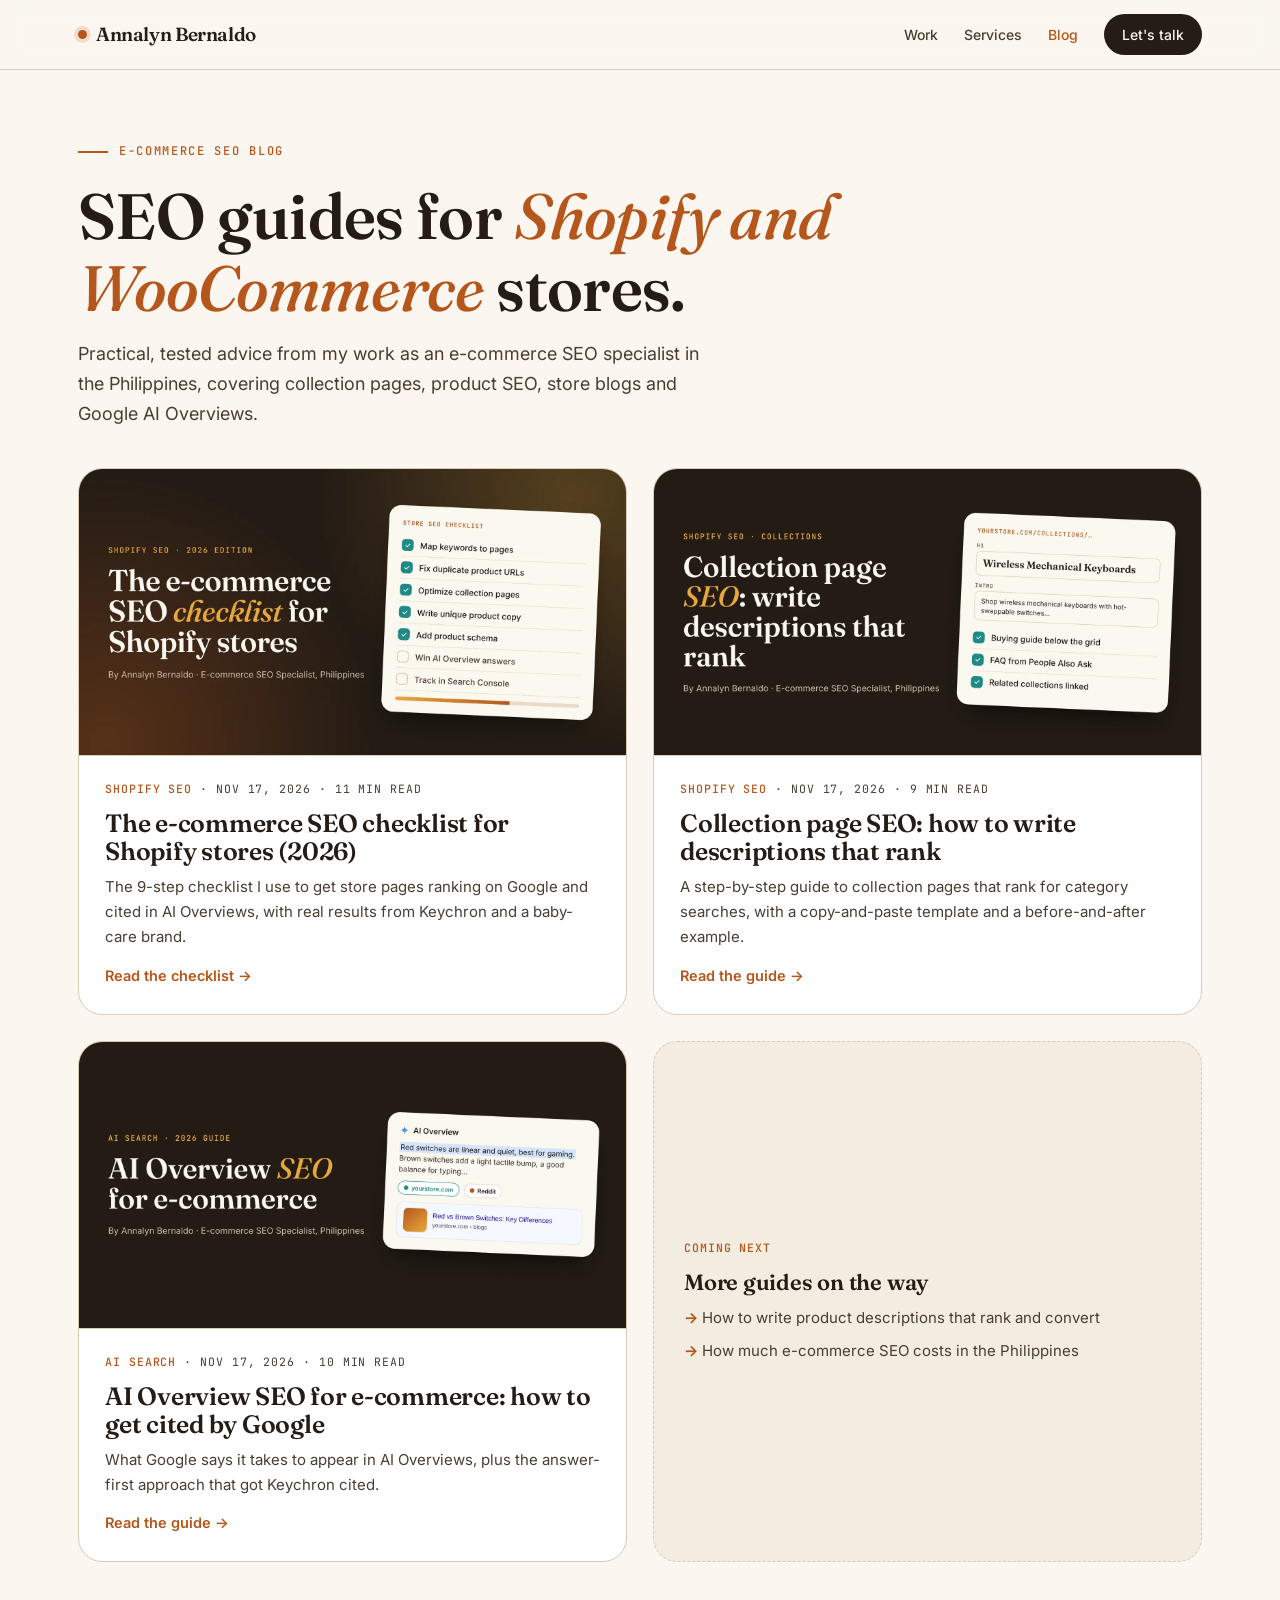
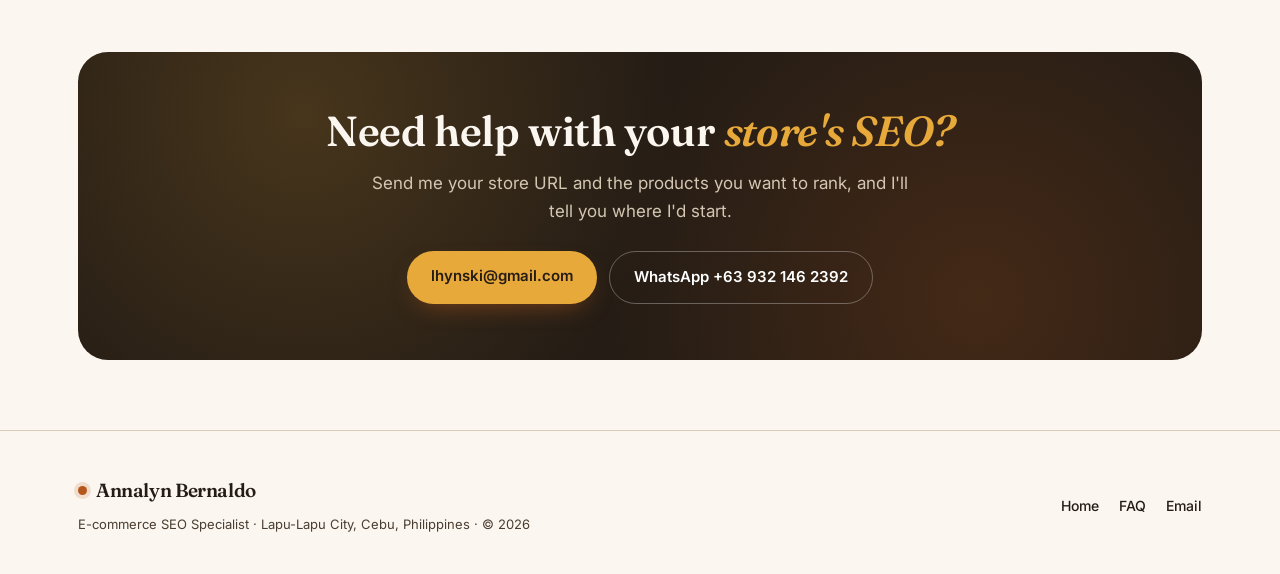
==== blog/index.html @ bc1c9af9 "Add files via upload" ====
<!doctype html>
<html lang="en">
<head>
<meta charset="utf-8">
<meta name="viewport" content="width=device-width,initial-scale=1">
<title>E-commerce SEO Blog: Shopify SEO Guides | Annalyn Bernaldo</title>
<meta name="description" content="Practical e-commerce SEO guides for Shopify and WooCommerce stores from Annalyn Bernaldo, an e-commerce SEO specialist in the Philippines.">
<meta name="robots" content="index,follow,max-image-preview:large">
<link rel="canonical" href="https://annalynne90.github.io/bernaldo.github.io/blog/">
<meta name="author" content="Annalyn Bernaldo">
<meta property="og:type" content="website">
<meta property="og:site_name" content="Annalyn Bernaldo">
<meta property="og:url" content="https://annalynne90.github.io/bernaldo.github.io/blog/">
<meta property="og:title" content="E-commerce SEO Blog | Annalyn Bernaldo">
<meta property="og:description" content="Practical SEO guides for Shopify and WooCommerce stores.">
<meta property="og:image" content="https://annalynne90.github.io/bernaldo.github.io/images/og-ecommerce-seo-specialist-philippines.jpg">
<meta name="twitter:card" content="summary_large_image">
<meta name="theme-color" content="#FBF7F0">
<link rel="icon" href="data:image/svg+xml,%3Csvg xmlns='http://www.w3.org/2000/svg' viewBox='0 0 32 32'%3E%3Ccircle cx='16' cy='16' r='14' fill='%23B5571C'/%3E%3Ctext x='16' y='21.5' font-family='Georgia,serif' font-size='15' font-weight='700' fill='%23FBF7F0' text-anchor='middle'%3EAB%3C/text%3E%3C/svg%3E">
<link rel="preconnect" href="https://fonts.googleapis.com">
<link rel="preconnect" href="https://fonts.gstatic.com" crossorigin>
<link href="https://fonts.googleapis.com/css2?family=Fraunces:ital,opsz,wght@0,9..144,400;0,9..144,500;0,9..144,600;0,9..144,700;1,9..144,500&family=Inter:wght@400;500;600;700&family=JetBrains+Mono:wght@400;500&display=swap" rel="stylesheet">
<link rel="stylesheet" href="blog.css">
<script type="application/ld+json">
{"@context":"https://schema.org","@graph":[
{"@type":"Blog","@id":"https://annalynne90.github.io/bernaldo.github.io/blog/#blog","name":"E-commerce SEO Blog by Annalyn Bernaldo","url":"https://annalynne90.github.io/bernaldo.github.io/blog/","inLanguage":"en",
 "author":{"@type":"Person","@id":"https://annalynne90.github.io/bernaldo.github.io/#annalyn","name":"Annalyn Bernaldo"},
 "blogPost":[{"@type":"BlogPosting","headline":"The E-commerce SEO Checklist for Shopify Stores (2026)","url":"https://annalynne90.github.io/bernaldo.github.io/blog/ecommerce-seo-checklist-shopify/","datePublished":"2026-11-17"},{"@type":"BlogPosting","headline":"Collection Page SEO: How to Write Descriptions That Rank","url":"https://annalynne90.github.io/bernaldo.github.io/blog/collection-page-seo/","datePublished":"2026-11-17"},{"@type":"BlogPosting","headline":"AI Overview SEO for E-commerce: How to Get Cited by Google","url":"https://annalynne90.github.io/bernaldo.github.io/blog/ai-overview-seo-ecommerce/","datePublished":"2026-11-17"}]},
{"@type":"BreadcrumbList","itemListElement":[
 {"@type":"ListItem","position":1,"name":"Home","item":"https://annalynne90.github.io/bernaldo.github.io/"},
 {"@type":"ListItem","position":2,"name":"Blog"}]}
]}
</script>
</head>
<body>

<nav>
  <div class="nav-inner">
    <a href="../" class="brand"><span class="dot"></span>Annalyn Bernaldo</a>
    <div class="nav-links">
      <a href="../#work" class="hide-sm">Work</a>
      <a href="../#services" class="hide-sm">Services</a>
      <a href="./" aria-current="page">Blog</a>
      <a href="../#contact" class="nav-cta">Let's talk</a>
    </div>
  </div>
</nav>

<main class="wrap">
  <header class="blog-hero">
    <div class="kicker">E-commerce SEO blog</div>
    <h1>SEO guides for <em>Shopify and WooCommerce</em> stores.</h1>
    <p>Practical, tested advice from my work as an e-commerce SEO specialist in the Philippines, covering collection pages, product SEO, store blogs and Google AI Overviews.</p>
  </header>

  <section class="posts" aria-label="Articles">
    <!-- NEW ARTICLE CARD: copy this <a class="post"> block for each new article -->
    <a class="post" href="ecommerce-seo-checklist-shopify/">
      <img src="../images/blog/ecommerce-seo-checklist-shopify-featured.webp" width="1600" height="840" alt="The e-commerce SEO checklist for Shopify stores">
      <div class="post-body">
        <div class="post-meta"><b>Shopify SEO</b> · <time datetime="2026-11-17">Nov 17, 2026</time> · 11 min read</div>
        <h2>The e-commerce SEO checklist for Shopify stores (2026)</h2>
        <p>The 9-step checklist I use to get store pages ranking on Google and cited in AI Overviews, with real results from Keychron and a baby-care brand.</p>
        <span class="more">Read the checklist →</span>
      </div>
    </a>

    <a class="post" href="collection-page-seo/">
      <img src="../images/blog/collection-page-seo-featured.webp" width="1600" height="840" alt="Collection page SEO: how to write descriptions that rank" loading="lazy">
      <div class="post-body">
        <div class="post-meta"><b>Shopify SEO</b> · <time datetime="2026-11-17">Nov 17, 2026</time> · 9 min read</div>
        <h2>Collection page SEO: how to write descriptions that rank</h2>
        <p>A step-by-step guide to collection pages that rank for category searches, with a copy-and-paste template and a before-and-after example.</p>
        <span class="more">Read the guide →</span>
      </div>
    </a>
    <a class="post" href="ai-overview-seo-ecommerce/">
      <img src="../images/blog/ai-overview-seo-featured.webp" width="1600" height="840" alt="AI Overview SEO for e-commerce: how to get cited by Google" loading="lazy">
      <div class="post-body">
        <div class="post-meta"><b>AI search</b> · <time datetime="2026-11-17">Nov 17, 2026</time> · 10 min read</div>
        <h2>AI Overview SEO for e-commerce: how to get cited by Google</h2>
        <p>What Google says it takes to appear in AI Overviews, plus the answer-first approach that got Keychron cited.</p>
        <span class="more">Read the guide →</span>
      </div>
    </a>
    <div class="post soon">
      <div class="post-meta"><b>Coming next</b></div>
      <h2>More guides on the way</h2>
      <ul>
        <li>How to write product descriptions that rank and convert</li>
        <li>How much e-commerce SEO costs in the Philippines</li>
      </ul>
    </div>
  </section>

  <section class="cta">
    <h2>Need help with your <em>store's SEO?</em></h2>
    <p>Send me your store URL and the products you want to rank, and I'll tell you where I'd start.</p>
    <div class="row">
      <a class="btn btn-primary" href="mailto:lhynski@gmail.com">lhynski@gmail.com</a>
      <a class="btn btn-ghost" href="https://wa.me/639321462392" target="_blank" rel="noopener">WhatsApp +63 932 146 2392</a>
    </div>
  </section>
</main>

<footer>
  <div class="wrap foot">
    <div>
      <a href="../" class="brand"><span class="dot"></span>Annalyn Bernaldo</a>
      <div class="foot-meta">E-commerce SEO Specialist · Lapu-Lapu City, Cebu, Philippines · © 2026</div>
    </div>
    <div class="foot-links">
      <a href="../">Home</a>
      <a href="../#faq">FAQ</a>
      <a href="mailto:lhynski@gmail.com">Email</a>
    </div>
  </div>
</footer>
</body>
</html>
---- blog/blog.css ----
/* Shared styles for the blog — matches the portfolio homepage */
:root{
  --sand:#F3ECE0; --sand-deep:#E7DCC9; --cream:#FBF7F0;
  --ink:#241C15; --ink-soft:#4A3D31;
  --rust:#B5571C; --rust-deep:#8F4214;
  --gold:#E8A93B; --gold-deep:#C9881F;
  --line:#D9CBB4; --teal:#1F8A86;
  --shadow:rgba(54,38,20,.14);
  --ease:cubic-bezier(.2,.7,.2,1);
  color-scheme:light;
}
*{margin:0;padding:0;box-sizing:border-box}
html{scroll-behavior:smooth;scroll-padding-top:90px}
body{font-family:'Inter',sans-serif;background:var(--cream);color:var(--ink);line-height:1.65;-webkit-font-smoothing:antialiased;overflow-x:clip}
a{color:inherit}
img{display:block;max-width:100%;height:auto}
h1,h2,h3{font-family:'Fraunces',serif;line-height:1.12;letter-spacing:-.01em}
.wrap{max-width:1180px;margin:0 auto;padding:0 28px}
:focus-visible{outline:3px solid var(--rust);outline-offset:3px;border-radius:4px}

/* nav */
nav{position:sticky;top:0;z-index:50;background:rgba(251,247,240,.88);backdrop-filter:blur(12px);border-bottom:1px solid var(--line)}
.nav-inner{max-width:1180px;margin:0 auto;padding:14px 28px;display:flex;align-items:center;justify-content:space-between;gap:16px}
.brand{font-family:'Fraunces',serif;font-weight:600;font-size:19px;letter-spacing:-.02em;display:flex;align-items:center;gap:9px;text-decoration:none}
.brand .dot{width:9px;height:9px;border-radius:50%;background:var(--rust);box-shadow:0 0 0 4px rgba(181,87,28,.16)}
.nav-links{display:flex;gap:26px;align-items:center}
.nav-links a{font-size:14px;font-weight:500;color:var(--ink-soft);text-decoration:none;transition:color .2s}
.nav-links a:hover,.nav-links a[aria-current]{color:var(--rust)}
.nav-cta{background:var(--ink);color:var(--cream)!important;padding:9px 18px;border-radius:100px;font-weight:600}
.nav-cta:hover{background:var(--rust)}
@media(max-width:760px){.nav-links a.hide-sm{display:none}.wrap,.nav-inner{padding-left:16px;padding-right:16px}}

/* buttons + tags */
.btn{display:inline-block;padding:13px 24px;border-radius:100px;font-weight:600;font-size:15px;text-decoration:none;transition:transform .2s,box-shadow .2s,background .2s}
.btn-primary{background:var(--rust);color:#fff;box-shadow:0 10px 26px -12px rgba(181,87,28,.7)}
.btn-primary:hover{transform:translateY(-2px)}
.btn-ghost{border:1.5px solid var(--line);color:var(--ink)}
.btn-ghost:hover{border-color:var(--ink);transform:translateY(-2px)}
.kicker{font-family:'JetBrains Mono',monospace;font-size:12px;letter-spacing:.14em;text-transform:uppercase;color:var(--rust);font-weight:500;display:flex;align-items:center;gap:11px}
.kicker::before{content:"";width:30px;height:1.5px;background:var(--rust)}

/* ===== BLOG LIST ===== */
.blog-hero{padding:72px 0 40px}
.blog-hero h1{font-size:clamp(38px,5.6vw,64px);font-weight:600;margin:18px 0 16px;max-width:820px}
.blog-hero h1 em{font-style:italic;color:var(--rust);font-weight:500}
.blog-hero p{font-size:18px;color:var(--ink-soft);max-width:640px}
.posts{display:grid;grid-template-columns:repeat(2,1fr);gap:26px;padding-bottom:30px}
.post{background:#fff;border:1px solid var(--line);border-radius:24px;overflow:hidden;text-decoration:none;display:flex;flex-direction:column;transition:transform .35s var(--ease),box-shadow .35s,border-color .35s}
.post:hover{transform:translateY(-4px);box-shadow:0 28px 56px -36px var(--shadow);border-color:var(--rust)}
.post img{aspect-ratio:40/21;object-fit:cover;width:100%;border-bottom:1px solid var(--line)}
.post-body{padding:24px 26px 26px;display:flex;flex-direction:column;gap:10px}
.post-meta{font-family:'JetBrains Mono',monospace;font-size:11.5px;letter-spacing:.08em;text-transform:uppercase;color:var(--ink-soft)}
.post-meta b{color:var(--rust);font-weight:500}
.post h2{font-size:25px;font-weight:600}
.post p{font-size:15px;color:var(--ink-soft)}
.post .more{font-weight:600;font-size:14.5px;color:var(--rust);margin-top:4px}
.post.soon{background:var(--sand);border-style:dashed;justify-content:center;padding:34px 30px;gap:12px}
.post.soon:hover{transform:none;box-shadow:none;border-color:var(--line)}
.post.soon h2{font-size:22px}
.post.soon ul{list-style:none;display:flex;flex-direction:column;gap:8px;font-size:15px;color:var(--ink-soft)}
.post.soon li::before{content:"→ ";color:var(--rust);font-weight:700}
@media(max-width:820px){.posts{grid-template-columns:1fr}}

/* ===== ARTICLE ===== */
.crumbs{font-size:13.5px;color:var(--ink-soft);padding-top:34px}
.crumbs ol{list-style:none;display:flex;flex-wrap:wrap;gap:6px}
.crumbs li:not(:last-child)::after{content:"›";margin-left:6px;color:var(--line)}
.crumbs a{text-decoration:none}.crumbs a:hover{color:var(--rust)}
.a-head{max-width:860px;padding:26px 0 30px}
.a-head h1{font-size:clamp(34px,5vw,56px);font-weight:600;margin:16px 0 18px}
.a-head h1 em{font-style:italic;color:var(--rust);font-weight:500}
.a-head .dek{font-size:19px;color:var(--ink-soft);max-width:760px}
.byline{display:flex;align-items:center;gap:14px;margin-top:26px;flex-wrap:wrap}
.byline img{width:52px;height:52px;border-radius:50%;object-fit:cover;object-position:center 20%;border:2px solid #fff;box-shadow:0 0 0 1px var(--line)}
.byline .who{font-size:14.5px;line-height:1.4}
.byline .who b{display:block;font-size:15.5px}
.byline .who span{color:var(--ink-soft)}
.hero-img{border-radius:24px;overflow:hidden;border:1px solid var(--line);box-shadow:0 30px 70px -44px var(--shadow)}
.hero-img img{width:100%}

.a-grid{display:grid;grid-template-columns:250px minmax(0,1fr);gap:56px;padding:50px 0 20px;align-items:start}
.toc{position:sticky;top:92px;font-size:14px;border-left:2px solid var(--line);padding-left:18px}
.toc .t{font-family:'JetBrains Mono',monospace;font-size:11px;letter-spacing:.12em;text-transform:uppercase;color:var(--rust);margin-bottom:12px}
.toc ol{list-style:none;display:flex;flex-direction:column;gap:9px;counter-reset:toc}
.toc a{text-decoration:none;color:var(--ink-soft);line-height:1.35;display:block}
.toc a:hover,.toc a.on{color:var(--rust)}
@media(max-width:980px){.a-grid{grid-template-columns:minmax(0,1fr);gap:30px}.toc{position:static;background:var(--sand);border:1px solid var(--line);border-radius:18px;padding:20px 22px}}

.prose{max-width:740px;font-size:17.5px}
.prose>*+*{margin-top:1.1em}
.prose h2{font-size:clamp(27px,3.2vw,34px);font-weight:600;margin-top:2.2em;padding-top:4px}
.prose h3{font-size:22px;font-weight:600;margin-top:1.8em}
.prose p,.prose li{color:#3b3027}
.prose a{color:var(--rust-deep);text-decoration:underline;text-decoration-thickness:1.5px;text-underline-offset:3px}
.prose a:hover{color:var(--rust)}
.prose ul,.prose ol{padding-left:1.3em}
.prose li+li{margin-top:.45em}
.prose li::marker{color:var(--rust)}
.prose strong{color:var(--ink)}
.prose code{font-family:'JetBrains Mono',monospace;font-size:.86em;background:var(--sand);border:1px solid var(--line);border-radius:6px;padding:1px 6px;word-break:break-word}
.prose figure{margin:2em 0}
.prose figure img{border-radius:18px;border:1px solid var(--line);width:100%}
.prose figcaption{font-size:14px;color:var(--ink-soft);margin-top:10px;text-align:center}

.tldr{background:var(--ink);color:var(--cream);border-radius:22px;padding:26px 28px}
.tldr .t{font-family:'JetBrains Mono',monospace;font-size:11.5px;letter-spacing:.12em;text-transform:uppercase;color:var(--gold);margin-bottom:12px}
.tldr ul{padding-left:1.2em}
.tldr li{color:#e6dccd!important;font-size:16px}
.tldr li::marker{color:var(--gold)}
.answer{border-left:4px solid var(--teal);background:rgba(31,138,134,.07);border-radius:0 14px 14px 0;padding:16px 20px;font-size:17px}
.answer b{color:var(--teal)}
.tip{background:var(--sand);border:1px solid var(--line);border-radius:16px;padding:18px 20px;font-size:16px}
.tip b{color:var(--rust-deep)}
.case{display:grid;grid-template-columns:1fr;background:#fff;border:1px solid var(--line);border-radius:22px;overflow:hidden}
.case img{border:0!important;border-radius:0!important;border-bottom:1px solid var(--line)!important}
.case .cb{padding:20px 22px}
.case .ck{font-family:'JetBrains Mono',monospace;font-size:11px;letter-spacing:.1em;text-transform:uppercase;color:var(--teal);margin-bottom:6px}
.case p{font-size:16px}
.table-wrap{overflow-x:auto;border:1px solid var(--line);border-radius:16px;background:#fff}
table{width:100%;border-collapse:collapse;font-size:15px;min-width:560px}
th,td{text-align:left;padding:12px 16px;border-bottom:1px solid var(--line);vertical-align:top}
th{background:var(--sand);font-weight:600;font-size:13.5px;color:var(--ink)}
tr:last-child td{border-bottom:0}
td:first-child{font-weight:600;white-space:nowrap}

.faq{display:flex;flex-direction:column;gap:10px}
.faq details{border:1px solid var(--line);border-radius:16px;background:#fff}
.faq details[open]{border-color:var(--rust)}
.faq summary{list-style:none;cursor:pointer;padding:17px 52px 17px 20px;font-family:'Fraunces',serif;font-size:18px;font-weight:600;position:relative;line-height:1.3}
.faq summary::-webkit-details-marker{display:none}
.faq summary::after{content:"+";position:absolute;right:18px;top:50%;transform:translateY(-50%);width:24px;height:24px;border-radius:50%;background:var(--sand);color:var(--rust);display:flex;align-items:center;justify-content:center;font-family:'Inter',sans-serif;font-weight:600;transition:transform .3s}
.faq details[open] summary::after{transform:translateY(-50%) rotate(45deg)}
.faq details p{padding:0 20px 18px;font-size:16px;margin:0}

.author{display:grid;grid-template-columns:96px 1fr;gap:22px;align-items:center;background:var(--sand);border:1px solid var(--line);border-radius:24px;padding:26px;margin-top:2.6em}
.author img{width:96px;height:96px;border-radius:50%;object-fit:cover;object-position:center 20%}
.author .k{font-family:'JetBrains Mono',monospace;font-size:11px;letter-spacing:.12em;text-transform:uppercase;color:var(--rust)}
.author h3{font-size:22px;margin:4px 0 6px!important}
.author p{font-size:15px!important;margin:0!important}
@media(max-width:560px){.author{grid-template-columns:1fr}}

.cta{background:var(--ink);border-radius:30px;padding:56px 44px;text-align:center;color:var(--cream);margin:60px 0 10px;position:relative;overflow:hidden}
.cta::before{content:"";position:absolute;inset:0;background:radial-gradient(circle at 20% 20%,rgba(232,169,59,.18),transparent 40%),radial-gradient(circle at 80% 80%,rgba(181,87,28,.22),transparent 40%)}
.cta>*{position:relative}
.cta h2{font-size:clamp(28px,4vw,42px);font-weight:600;margin-bottom:14px}
.cta h2 em{font-style:italic;color:var(--gold)}
.cta p{color:#d3c6b2;max-width:540px;margin:0 auto 26px;font-size:17px}
.cta .row{display:flex;gap:12px;justify-content:center;flex-wrap:wrap}
.cta .btn-primary{background:var(--gold);color:var(--ink)}
.cta .btn-ghost{border-color:rgba(255,255,255,.3);color:#fff}
@media(max-width:560px){.cta{padding:42px 22px}}

footer{padding:44px 0 38px;border-top:1px solid var(--line);margin-top:70px}
.foot{display:flex;justify-content:space-between;align-items:center;flex-wrap:wrap;gap:18px}
.foot-meta{font-size:13px;color:var(--ink-soft);margin-top:8px}
.foot-links{display:flex;gap:20px;font-size:14px;font-weight:500}
.foot-links a{text-decoration:none}.foot-links a:hover{color:var(--rust)}
@media(prefers-reduced-motion:reduce){*{transition:none!important;scroll-behavior:auto!important}}
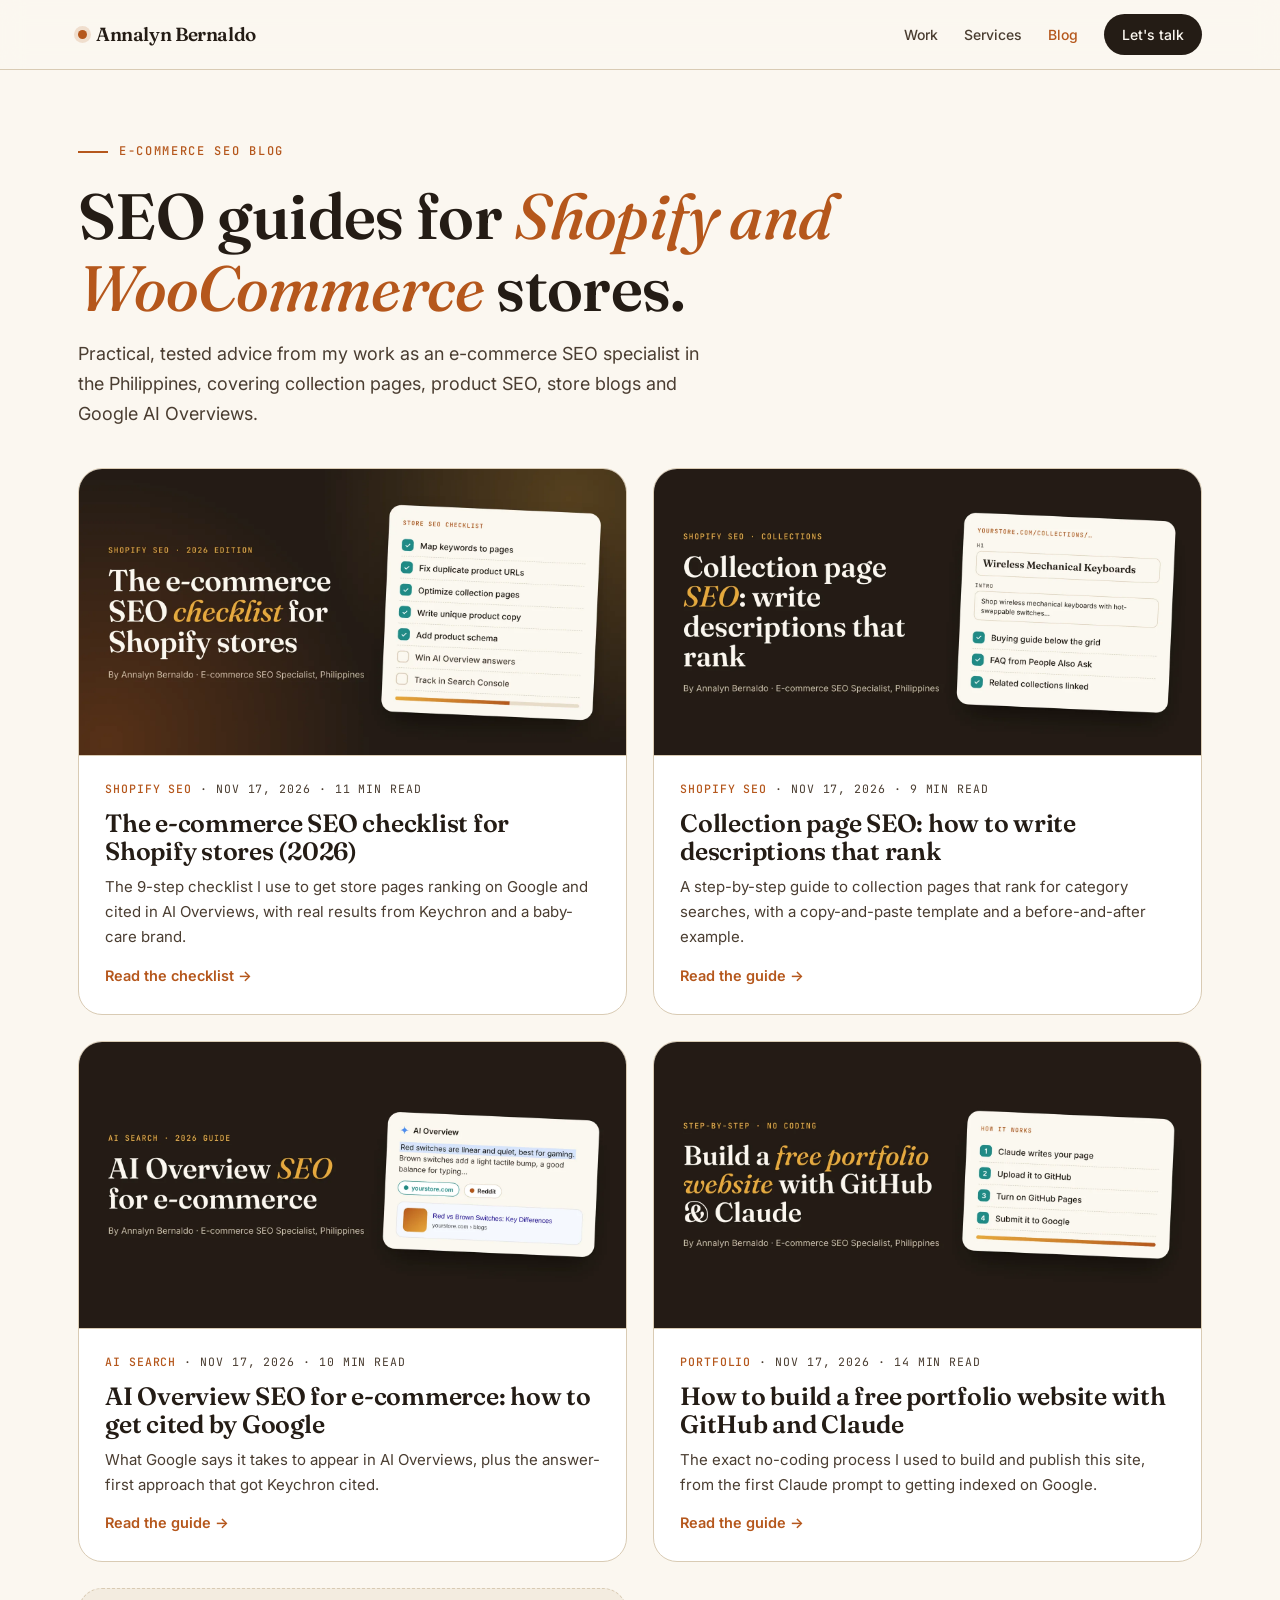
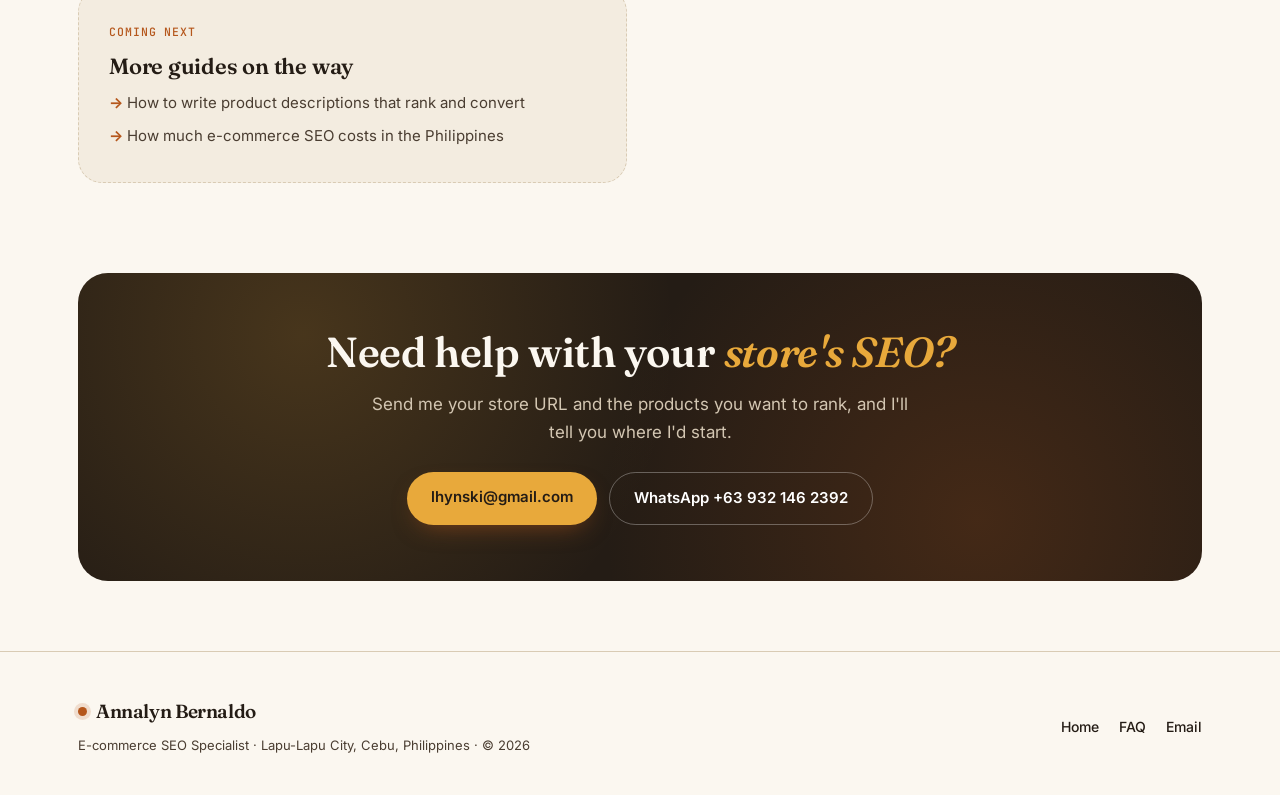
==== commit 7ed4def5: "Add files via upload" ====
--- a/blog/index.html
+++ b/blog/index.html
@@ -25,7 +25,7 @@
 {"@context":"https://schema.org","@graph":[
 {"@type":"Blog","@id":"https://annalynne90.github.io/bernaldo.github.io/blog/#blog","name":"E-commerce SEO Blog by Annalyn Bernaldo","url":"https://annalynne90.github.io/bernaldo.github.io/blog/","inLanguage":"en",
  "author":{"@type":"Person","@id":"https://annalynne90.github.io/bernaldo.github.io/#annalyn","name":"Annalyn Bernaldo"},
- "blogPost":[{"@type":"BlogPosting","headline":"The E-commerce SEO Checklist for Shopify Stores (2026)","url":"https://annalynne90.github.io/bernaldo.github.io/blog/ecommerce-seo-checklist-shopify/","datePublished":"2026-11-17"},{"@type":"BlogPosting","headline":"Collection Page SEO: How to Write Descriptions That Rank","url":"https://annalynne90.github.io/bernaldo.github.io/blog/collection-page-seo/","datePublished":"2026-11-17"},{"@type":"BlogPosting","headline":"AI Overview SEO for E-commerce: How to Get Cited by Google","url":"https://annalynne90.github.io/bernaldo.github.io/blog/ai-overview-seo-ecommerce/","datePublished":"2026-11-17"}]},
+ "blogPost":[{"@type":"BlogPosting","headline":"The E-commerce SEO Checklist for Shopify Stores (2026)","url":"https://annalynne90.github.io/bernaldo.github.io/blog/ecommerce-seo-checklist-shopify/","datePublished":"2026-11-17"},{"@type":"BlogPosting","headline":"Collection Page SEO: How to Write Descriptions That Rank","url":"https://annalynne90.github.io/bernaldo.github.io/blog/collection-page-seo/","datePublished":"2026-11-17"},{"@type":"BlogPosting","headline":"AI Overview SEO for E-commerce: How to Get Cited by Google","url":"https://annalynne90.github.io/bernaldo.github.io/blog/ai-overview-seo-ecommerce/","datePublished":"2026-11-17"},{"@type":"BlogPosting","headline":"How to Build a Free Portfolio Website with GitHub and Claude","url":"https://annalynne90.github.io/bernaldo.github.io/blog/free-portfolio-website-github-claude/","datePublished":"2026-11-17"}]},
 {"@type":"BreadcrumbList","itemListElement":[
  {"@type":"ListItem","position":1,"name":"Home","item":"https://annalynne90.github.io/bernaldo.github.io/"},
  {"@type":"ListItem","position":2,"name":"Blog"}]}
@@ -83,6 +83,15 @@
         <span class="more">Read the guide →</span>
       </div>
     </a>
+    <a class="post" href="free-portfolio-website-github-claude/">
+      <img src="../images/blog/free-portfolio-website-github-claude-featured.webp" width="1600" height="840" alt="How to build a free portfolio website with GitHub and Claude" loading="lazy">
+      <div class="post-body">
+        <div class="post-meta"><b>Portfolio</b> · <time datetime="2026-11-17">Nov 17, 2026</time> · 14 min read</div>
+        <h2>How to build a free portfolio website with GitHub and Claude</h2>
+        <p>The exact no-coding process I used to build and publish this site, from the first Claude prompt to getting indexed on Google.</p>
+        <span class="more">Read the guide →</span>
+      </div>
+    </a>
     <div class="post soon">
       <div class="post-meta"><b>Coming next</b></div>
       <h2>More guides on the way</h2>
--- a/blog/blog.css
+++ b/blog/blog.css
@@ -156,3 +156,13 @@
 .foot-links{display:flex;gap:20px;font-size:14px;font-weight:500}
 .foot-links a{text-decoration:none}.foot-links a:hover{color:var(--rust)}
 @media(prefers-reduced-motion:reduce){*{transition:none!important;scroll-behavior:auto!important}}
+
+/* prompt boxes + step screenshots */
+.prompt{background:#1E1813;color:#F3ECE0;border-radius:18px;padding:0;overflow:hidden;font-size:15px}
+.prompt .pt{display:flex;justify-content:space-between;align-items:center;gap:10px;padding:10px 16px;background:#2C241D;font-family:'JetBrains Mono',monospace;font-size:11.5px;letter-spacing:.1em;text-transform:uppercase;color:var(--gold)}
+.prompt .pt button{font:600 12px 'Inter',sans-serif;letter-spacing:0;text-transform:none;background:var(--gold);color:var(--ink);border:0;border-radius:100px;padding:5px 12px;cursor:pointer}
+.prompt pre{margin:0;padding:18px 20px;white-space:pre-wrap;word-break:break-word;font-family:'JetBrains Mono',monospace;font-size:13.5px;line-height:1.65;color:#EDE3D3}
+.step-shot figcaption b{color:var(--rust-deep)}
+.steps-nav{display:flex;flex-wrap:wrap;gap:8px}
+.steps-nav span{font-size:13px;background:var(--sand);border:1px solid var(--line);border-radius:100px;padding:5px 12px}
+.prose figure.step-shot img{width:auto;max-width:100%;margin:0 auto;box-shadow:0 18px 40px -28px rgba(54,38,20,.35)}
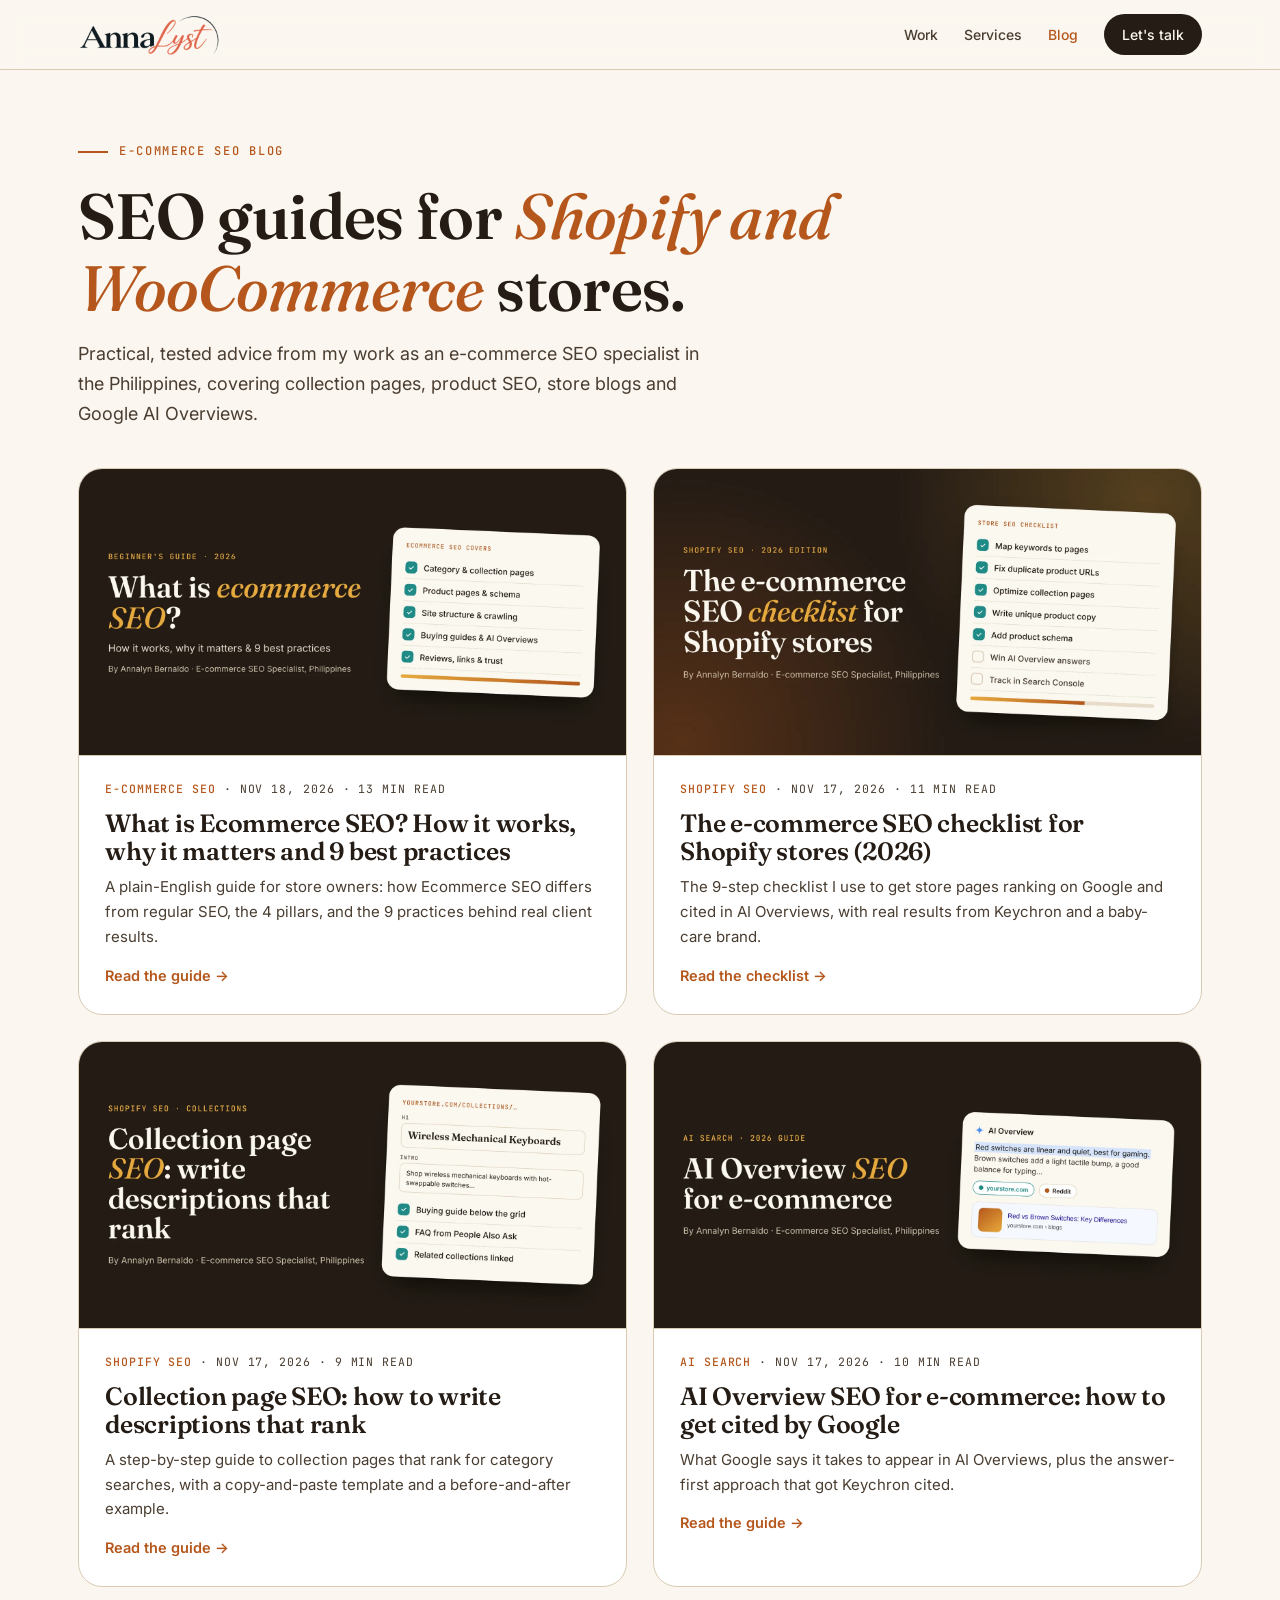
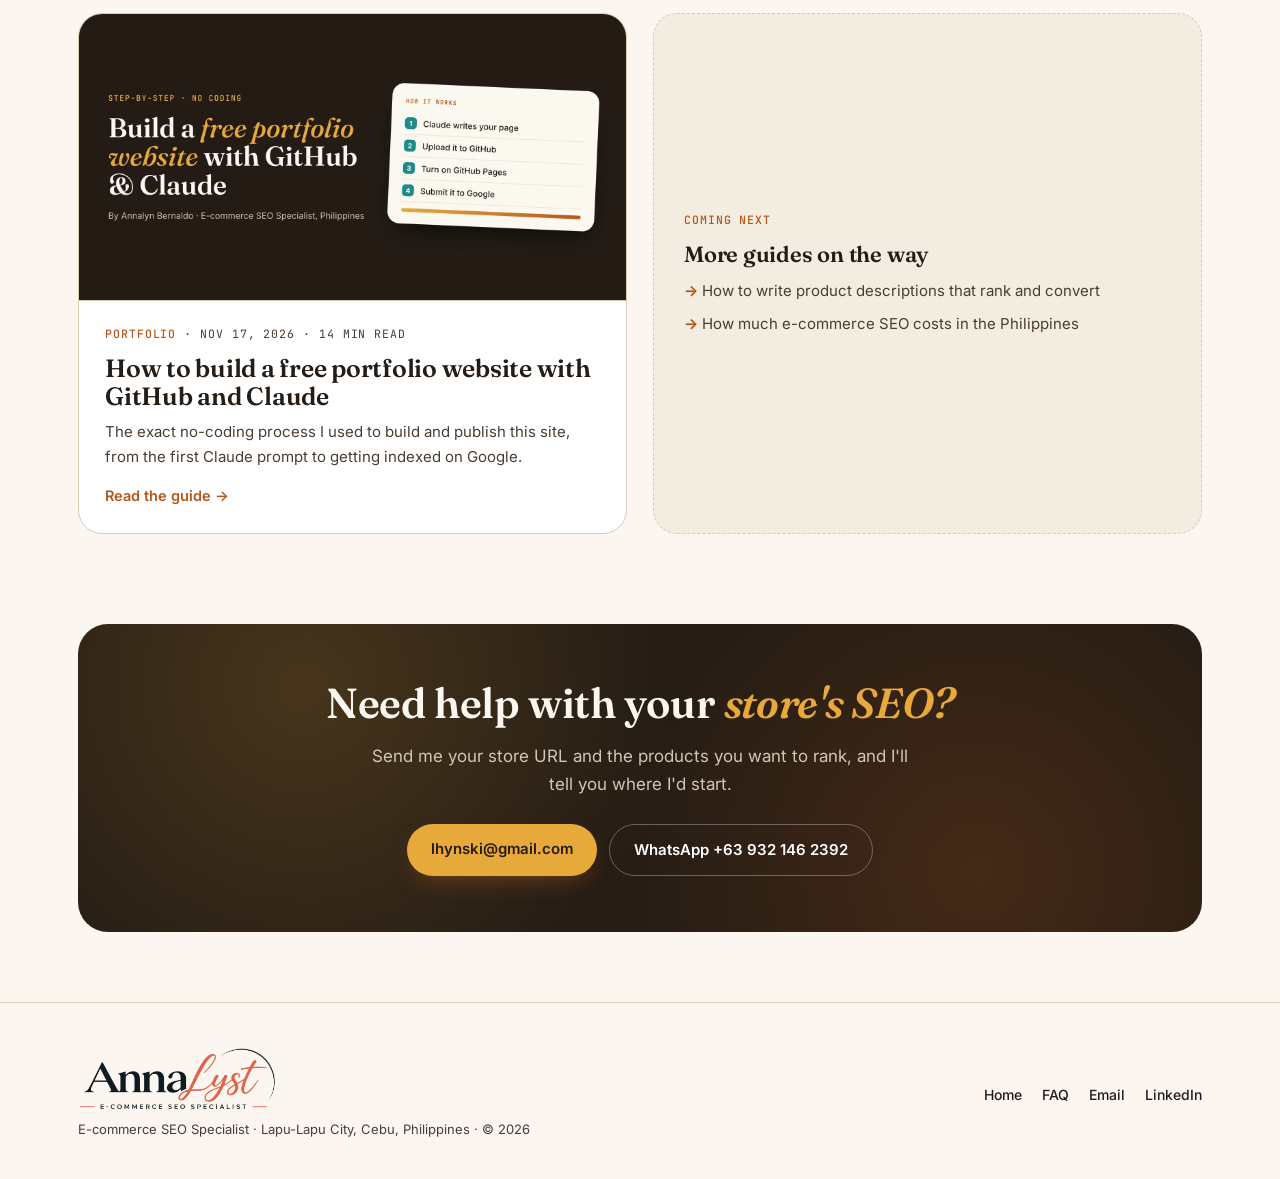
==== commit aea040d0: "Add files via upload" ====
--- a/blog/index.html
+++ b/blog/index.html
@@ -25,7 +25,7 @@
 {"@context":"https://schema.org","@graph":[
 {"@type":"Blog","@id":"https://annalynne90.github.io/bernaldo.github.io/blog/#blog","name":"E-commerce SEO Blog by Annalyn Bernaldo","url":"https://annalynne90.github.io/bernaldo.github.io/blog/","inLanguage":"en",
  "author":{"@type":"Person","@id":"https://annalynne90.github.io/bernaldo.github.io/#annalyn","name":"Annalyn Bernaldo"},
- "blogPost":[{"@type":"BlogPosting","headline":"The E-commerce SEO Checklist for Shopify Stores (2026)","url":"https://annalynne90.github.io/bernaldo.github.io/blog/ecommerce-seo-checklist-shopify/","datePublished":"2026-11-17"},{"@type":"BlogPosting","headline":"Collection Page SEO: How to Write Descriptions That Rank","url":"https://annalynne90.github.io/bernaldo.github.io/blog/collection-page-seo/","datePublished":"2026-11-17"},{"@type":"BlogPosting","headline":"AI Overview SEO for E-commerce: How to Get Cited by Google","url":"https://annalynne90.github.io/bernaldo.github.io/blog/ai-overview-seo-ecommerce/","datePublished":"2026-11-17"},{"@type":"BlogPosting","headline":"How to Build a Free Portfolio Website with GitHub and Claude","url":"https://annalynne90.github.io/bernaldo.github.io/blog/free-portfolio-website-github-claude/","datePublished":"2026-11-17"}]},
+ "blogPost":[{"@type":"BlogPosting","headline":"What Is Ecommerce SEO? Guide, Strategy & Best Practices","url":"https://annalynne90.github.io/bernaldo.github.io/blog/what-is-ecommerce-seo/","datePublished":"2026-11-18"},{"@type":"BlogPosting","headline":"The E-commerce SEO Checklist for Shopify Stores (2026)","url":"https://annalynne90.github.io/bernaldo.github.io/blog/ecommerce-seo-checklist-shopify/","datePublished":"2026-11-17"},{"@type":"BlogPosting","headline":"Collection Page SEO: How to Write Descriptions That Rank","url":"https://annalynne90.github.io/bernaldo.github.io/blog/collection-page-seo/","datePublished":"2026-11-17"},{"@type":"BlogPosting","headline":"AI Overview SEO for E-commerce: How to Get Cited by Google","url":"https://annalynne90.github.io/bernaldo.github.io/blog/ai-overview-seo-ecommerce/","datePublished":"2026-11-17"},{"@type":"BlogPosting","headline":"How to Build a Free Portfolio Website with GitHub and Claude","url":"https://annalynne90.github.io/bernaldo.github.io/blog/free-portfolio-website-github-claude/","datePublished":"2026-11-17"}]},
 {"@type":"BreadcrumbList","itemListElement":[
  {"@type":"ListItem","position":1,"name":"Home","item":"https://annalynne90.github.io/bernaldo.github.io/"},
  {"@type":"ListItem","position":2,"name":"Blog"}]}
@@ -36,7 +36,7 @@
 
 <nav>
   <div class="nav-inner">
-    <a href="../" class="brand"><span class="dot"></span>Annalyn Bernaldo</a>
+    <a href="../" class="brand" aria-label="AnnaLyst home"><img src="../images/brand/annalyst-logo-wordmark.webp" width="426" height="120" alt="AnnaLyst, Annalyn Bernaldo"></a>
     <div class="nav-links">
       <a href="../#work" class="hide-sm">Work</a>
       <a href="../#services" class="hide-sm">Services</a>
@@ -55,6 +55,15 @@
 
   <section class="posts" aria-label="Articles">
     <!-- NEW ARTICLE CARD: copy this <a class="post"> block for each new article -->
+    <a class="post" href="what-is-ecommerce-seo/">
+      <img src="../images/blog/what-is-ecommerce-seo-featured.webp" width="1600" height="840" alt="What is Ecommerce SEO? How it works, why it matters and 9 best practices">
+      <div class="post-body">
+        <div class="post-meta"><b>E-commerce SEO</b> · <time datetime="2026-11-18">Nov 18, 2026</time> · 13 min read</div>
+        <h2>What is Ecommerce SEO? How it works, why it matters and 9 best practices</h2>
+        <p>A plain-English guide for store owners: how Ecommerce SEO differs from regular SEO, the 4 pillars, and the 9 practices behind real client results.</p>
+        <span class="more">Read the guide →</span>
+      </div>
+    </a>
     <a class="post" href="ecommerce-seo-checklist-shopify/">
       <img src="../images/blog/ecommerce-seo-checklist-shopify-featured.webp" width="1600" height="840" alt="The e-commerce SEO checklist for Shopify stores">
       <div class="post-body">
@@ -115,13 +124,14 @@
 <footer>
   <div class="wrap foot">
     <div>
-      <a href="../" class="brand"><span class="dot"></span>Annalyn Bernaldo</a>
+      <a href="../" class="brand brand-foot" aria-label="AnnaLyst home"><img src="../images/brand/annalyst-logo-ecommerce-seo-specialist.webp" width="746" height="240" alt="AnnaLyst, Annalyn Bernaldo, E-commerce SEO Specialist" loading="lazy"></a>
       <div class="foot-meta">E-commerce SEO Specialist · Lapu-Lapu City, Cebu, Philippines · © 2026</div>
     </div>
     <div class="foot-links">
       <a href="../">Home</a>
       <a href="../#faq">FAQ</a>
       <a href="mailto:lhynski@gmail.com">Email</a>
+      <a href="https://www.linkedin.com/in/annalynbernaldo/" target="_blank" rel="noopener me">LinkedIn</a>
     </div>
   </div>
 </footer>
--- a/blog/blog.css
+++ b/blog/blog.css
@@ -166,3 +166,8 @@
 .steps-nav{display:flex;flex-wrap:wrap;gap:8px}
 .steps-nav span{font-size:13px;background:var(--sand);border:1px solid var(--line);border-radius:100px;padding:5px 12px}
 .prose figure.step-shot img{width:auto;max-width:100%;margin:0 auto;box-shadow:0 18px 40px -28px rgba(54,38,20,.35)}
+
+/* ===== LOGO ===== */
+.brand img{display:block;height:40px;width:auto}
+.brand-foot img{height:64px}
+@media(max-width:760px){.brand img{height:34px}.brand-foot img{height:56px}}
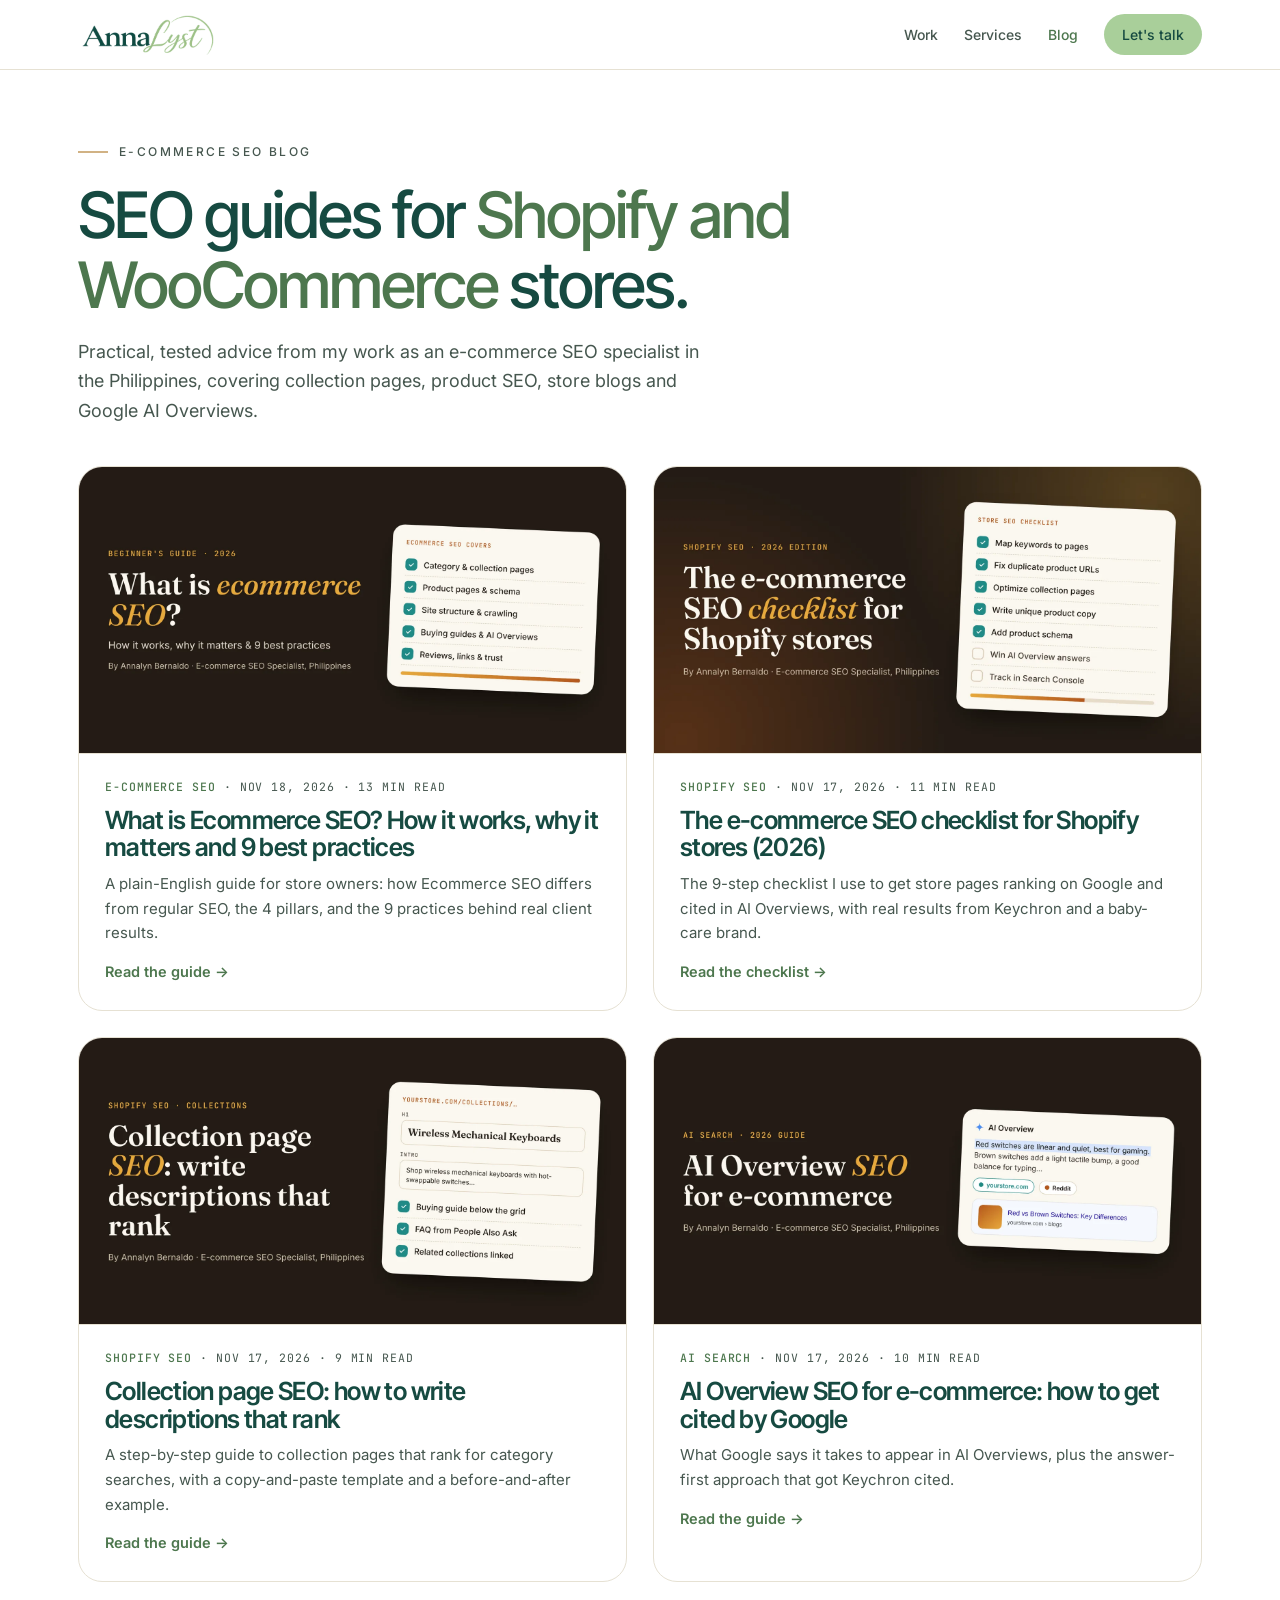
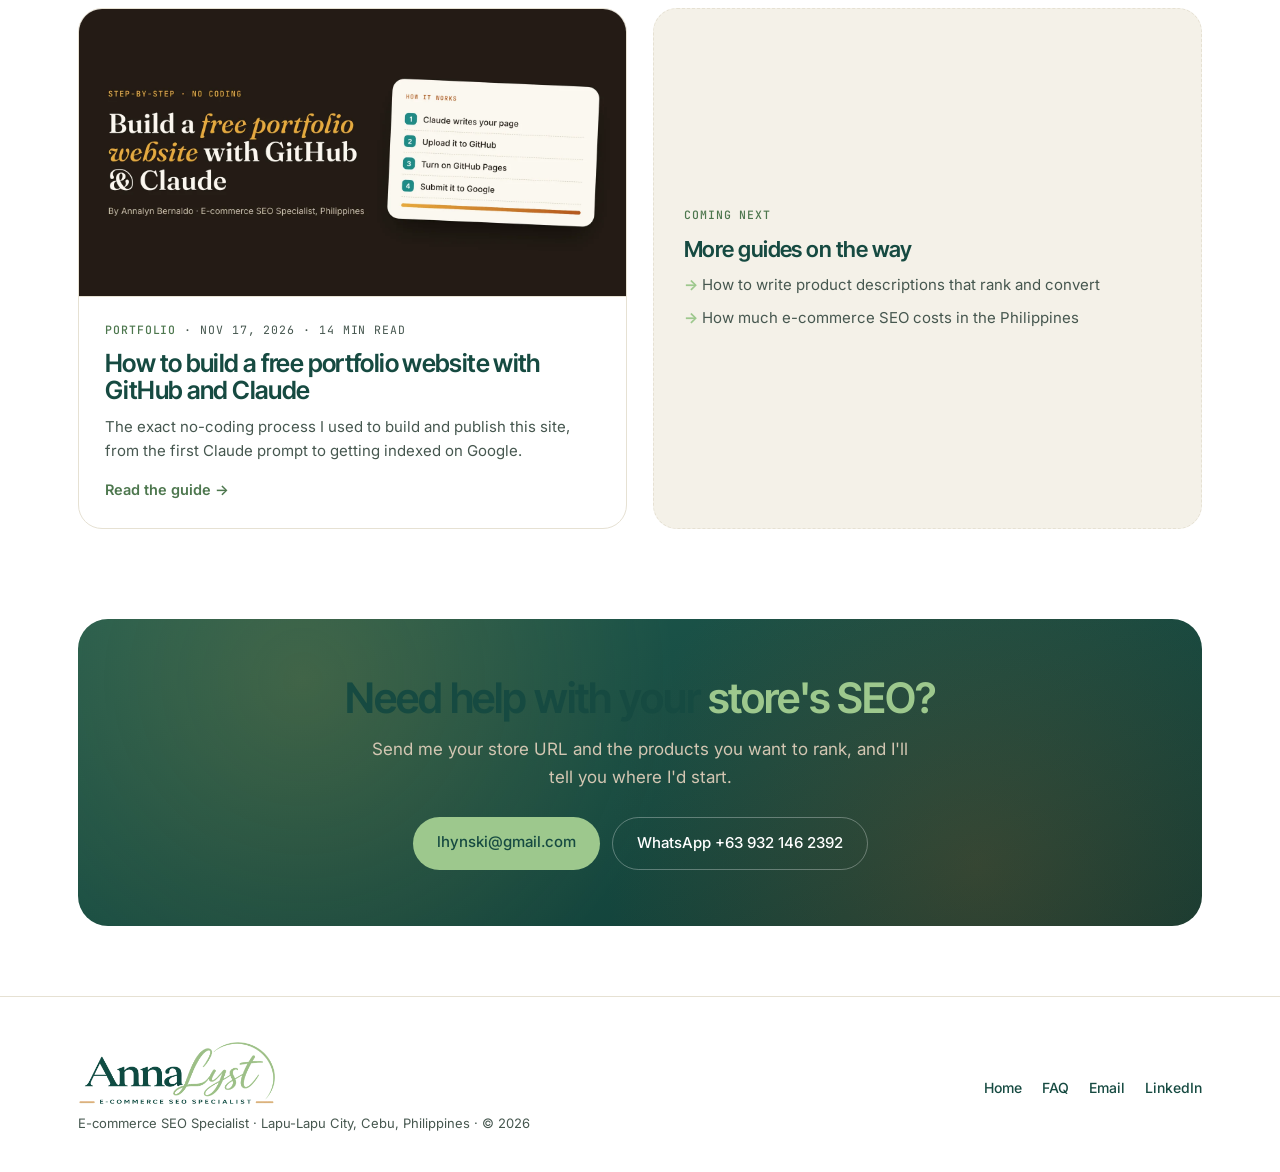
==== commit 8609748d: "Add files via upload" ====
--- a/blog/index.html
+++ b/blog/index.html
@@ -15,11 +15,11 @@
 <meta property="og:description" content="Practical SEO guides for Shopify and WooCommerce stores.">
 <meta property="og:image" content="https://annalynne90.github.io/bernaldo.github.io/images/og-ecommerce-seo-specialist-philippines.jpg">
 <meta name="twitter:card" content="summary_large_image">
-<meta name="theme-color" content="#FBF7F0">
-<link rel="icon" href="data:image/svg+xml,%3Csvg xmlns='http://www.w3.org/2000/svg' viewBox='0 0 32 32'%3E%3Ccircle cx='16' cy='16' r='14' fill='%23B5571C'/%3E%3Ctext x='16' y='21.5' font-family='Georgia,serif' font-size='15' font-weight='700' fill='%23FBF7F0' text-anchor='middle'%3EAB%3C/text%3E%3C/svg%3E">
+<meta name="theme-color" content="#FFFFFF">
+<link rel="icon" href="data:image/svg+xml,%3Csvg xmlns='http://www.w3.org/2000/svg' viewBox='0 0 32 32'%3E%3Crect width='32' height='32' rx='8' fill='%23164A41'/%3E%3Ctext x='16' y='21.5' font-family='Arial,sans-serif' font-size='14' font-weight='700' fill='%239DC88D' text-anchor='middle'%3EAL%3C/text%3E%3C/svg%3E">
 <link rel="preconnect" href="https://fonts.googleapis.com">
 <link rel="preconnect" href="https://fonts.gstatic.com" crossorigin>
-<link href="https://fonts.googleapis.com/css2?family=Fraunces:ital,opsz,wght@0,9..144,400;0,9..144,500;0,9..144,600;0,9..144,700;1,9..144,500&family=Inter:wght@400;500;600;700&family=JetBrains+Mono:wght@400;500&display=swap" rel="stylesheet">
+<link href="https://fonts.googleapis.com/css2?family=Inter+Tight:wght@400;500;600&family=Inter:wght@300;400;500;600;700&family=JetBrains+Mono:wght@400;500&display=swap" rel="stylesheet">
 <link rel="stylesheet" href="blog.css">
 <script type="application/ld+json">
 {"@context":"https://schema.org","@graph":[
@@ -36,7 +36,7 @@
 
 <nav>
   <div class="nav-inner">
-    <a href="../" class="brand" aria-label="AnnaLyst home"><img src="../images/brand/annalyst-logo-wordmark.webp" width="426" height="120" alt="AnnaLyst, Annalyn Bernaldo"></a>
+    <a href="../" class="brand" aria-label="AnnaLyst home"><img src="../images/brand/annalyst-logo-wordmark.webp" width="407" height="120" alt="AnnaLyst, Annalyn Bernaldo"></a>
     <div class="nav-links">
       <a href="../#work" class="hide-sm">Work</a>
       <a href="../#services" class="hide-sm">Services</a>
@@ -124,7 +124,7 @@
 <footer>
   <div class="wrap foot">
     <div>
-      <a href="../" class="brand brand-foot" aria-label="AnnaLyst home"><img src="../images/brand/annalyst-logo-ecommerce-seo-specialist.webp" width="746" height="240" alt="AnnaLyst, Annalyn Bernaldo, E-commerce SEO Specialist" loading="lazy"></a>
+      <a href="../" class="brand brand-foot" aria-label="AnnaLyst home"><img src="../images/brand/annalyst-logo-ecommerce-seo-specialist.webp" width="741" height="240" alt="AnnaLyst, Annalyn Bernaldo, E-commerce SEO Specialist" loading="lazy"></a>
       <div class="foot-meta">E-commerce SEO Specialist · Lapu-Lapu City, Cebu, Philippines · © 2026</div>
     </div>
     <div class="foot-links">
--- a/blog/blog.css
+++ b/blog/blog.css
@@ -1,11 +1,12 @@
 /* Shared styles for the blog — matches the portfolio homepage */
 :root{
-  --sand:#F3ECE0; --sand-deep:#E7DCC9; --cream:#FBF7F0;
-  --ink:#241C15; --ink-soft:#4A3D31;
-  --rust:#B5571C; --rust-deep:#8F4214;
-  --gold:#E8A93B; --gold-deep:#C9881F;
-  --line:#D9CBB4; --teal:#1F8A86;
-  --shadow:rgba(54,38,20,.14);
+  --sand:#F4F1E8; --sand-deep:#E4DCC8; --cream:#FFFFFF;
+  --ink:#164A41; --ink-soft:#46574F;
+  --rust:#4D774E; --rust-deep:#164A41;
+  --gold:#9DC88D; --gold-deep:#8F7546;
+  --line:#E6E1D3; --teal:#4D774E;
+  --forest:#164A41; --forest-2:#0F3A33; --lime:#9DC88D; --lime-2:#A9CF9A; --lime-soft:#EAF2E4; --card:#F4F1E8;
+  --shadow:rgba(15,58,51,.12);
   --ease:cubic-bezier(.2,.7,.2,1);
   color-scheme:light;
 }
@@ -14,14 +15,14 @@
 body{font-family:'Inter',sans-serif;background:var(--cream);color:var(--ink);line-height:1.65;-webkit-font-smoothing:antialiased;overflow-x:clip}
 a{color:inherit}
 img{display:block;max-width:100%;height:auto}
-h1,h2,h3{font-family:'Fraunces',serif;line-height:1.12;letter-spacing:-.01em}
+h1,h2,h3{font-family:'Inter Tight','Inter',sans-serif;font-weight:500;line-height:1.1;letter-spacing:-.025em;color:var(--ink)}
 .wrap{max-width:1180px;margin:0 auto;padding:0 28px}
 :focus-visible{outline:3px solid var(--rust);outline-offset:3px;border-radius:4px}
 
 /* nav */
 nav{position:sticky;top:0;z-index:50;background:rgba(251,247,240,.88);backdrop-filter:blur(12px);border-bottom:1px solid var(--line)}
 .nav-inner{max-width:1180px;margin:0 auto;padding:14px 28px;display:flex;align-items:center;justify-content:space-between;gap:16px}
-.brand{font-family:'Fraunces',serif;font-weight:600;font-size:19px;letter-spacing:-.02em;display:flex;align-items:center;gap:9px;text-decoration:none}
+.brand{font-family:'Inter Tight','Inter',sans-serif;font-weight:600;font-size:19px;letter-spacing:-.02em;display:flex;align-items:center;gap:9px;text-decoration:none}
 .brand .dot{width:9px;height:9px;border-radius:50%;background:var(--rust);box-shadow:0 0 0 4px rgba(181,87,28,.16)}
 .nav-links{display:flex;gap:26px;align-items:center}
 .nav-links a{font-size:14px;font-weight:500;color:var(--ink-soft);text-decoration:none;transition:color .2s}
@@ -126,7 +127,7 @@
 .faq{display:flex;flex-direction:column;gap:10px}
 .faq details{border:1px solid var(--line);border-radius:16px;background:#fff}
 .faq details[open]{border-color:var(--rust)}
-.faq summary{list-style:none;cursor:pointer;padding:17px 52px 17px 20px;font-family:'Fraunces',serif;font-size:18px;font-weight:600;position:relative;line-height:1.3}
+.faq summary{list-style:none;cursor:pointer;padding:17px 52px 17px 20px;font-family:'Inter Tight','Inter',sans-serif;font-size:18px;font-weight:600;position:relative;line-height:1.3}
 .faq summary::-webkit-details-marker{display:none}
 .faq summary::after{content:"+";position:absolute;right:18px;top:50%;transform:translateY(-50%);width:24px;height:24px;border-radius:50%;background:var(--sand);color:var(--rust);display:flex;align-items:center;justify-content:center;font-family:'Inter',sans-serif;font-weight:600;transition:transform .3s}
 .faq details[open] summary::after{transform:translateY(-50%) rotate(45deg)}
@@ -171,3 +172,41 @@
 .brand img{display:block;height:40px;width:auto}
 .brand-foot img{height:64px}
 @media(max-width:760px){.brand img{height:34px}.brand-foot img{height:56px}}
+
+/* ===== Assistantly-style refresh ===== */
+body{background:#fff}
+nav{background:rgba(255,255,255,.88);border-bottom-color:var(--line)}
+.nav-cta{background:var(--lime-2)!important;color:var(--ink)!important;font-weight:500}
+.nav-cta:hover{background:var(--lime)!important}
+.kicker{font-family:'Inter',sans-serif;font-size:12px;letter-spacing:.2em;color:var(--ink-soft)}
+.kicker::before{background:var(--lime);height:2px}
+h1 em,h2 em,.a-head h1 em,.blog-hero h1 em,.cta h2 em{font-style:normal!important;color:#4D774E!important}
+.a-head h1,.blog-hero h1{font-weight:500;letter-spacing:-.032em}
+.btn{font-weight:500}
+.btn-primary{color:#fff;background:linear-gradient(100deg,#164A41,#4D774E 40%,#7FA978 50%,#4D774E 60%,#12403A);background-size:220% 100%;background-position:100% 0;box-shadow:0 14px 30px -16px rgba(15,58,51,.6);transition:background-position .8s var(--ease),transform .25s}
+.btn-primary:hover{background-position:0 0}
+.tldr,.cta{background:linear-gradient(160deg,#1F5B4F,#164A41 55%,#0F3A33)}
+.tldr .t,.cta h2 em{color:var(--lime)!important}
+.tldr li::marker{color:var(--lime)}
+.cta .btn-primary{background:var(--lime);color:var(--ink);box-shadow:none}
+.cta .btn-primary:hover{background:#B4D8A6}
+.answer{border-left-color:#9DC88D;background:var(--lime-soft)}
+.answer b{color:#4D774E}
+.tip{background:var(--card)}
+.tip b{color:#4D774E}
+.prose a{color:#164A41;text-decoration-color:#9DC88D}
+.prose li::marker{color:#9DC88D}
+.case .ck{color:#4D774E}
+.post .post-meta b,.author .k{color:#4D774E}
+.post:hover,.faq details[open]{border-color:var(--ink)}
+.faq summary::after{background:var(--lime-soft);color:var(--ink)}
+.toc .t{color:#4D774E}.toc a:hover,.toc a.on{color:var(--ink);font-weight:500}
+.toc{border-left-color:var(--line)}
+th{background:var(--card)}
+.prompt{background:#12403A}.prompt .pt{background:#164A41;color:var(--lime)}.prompt .pt button{background:var(--lime)}
+.post.soon{background:var(--card)}
+.post.soon li::before{color:#9DC88D}
+.crumbs li:not(:last-child)::after{color:#CFC6AF}
+
+.kicker::before{background:#D1B284}
+.answer{border-left-color:#D1B284}
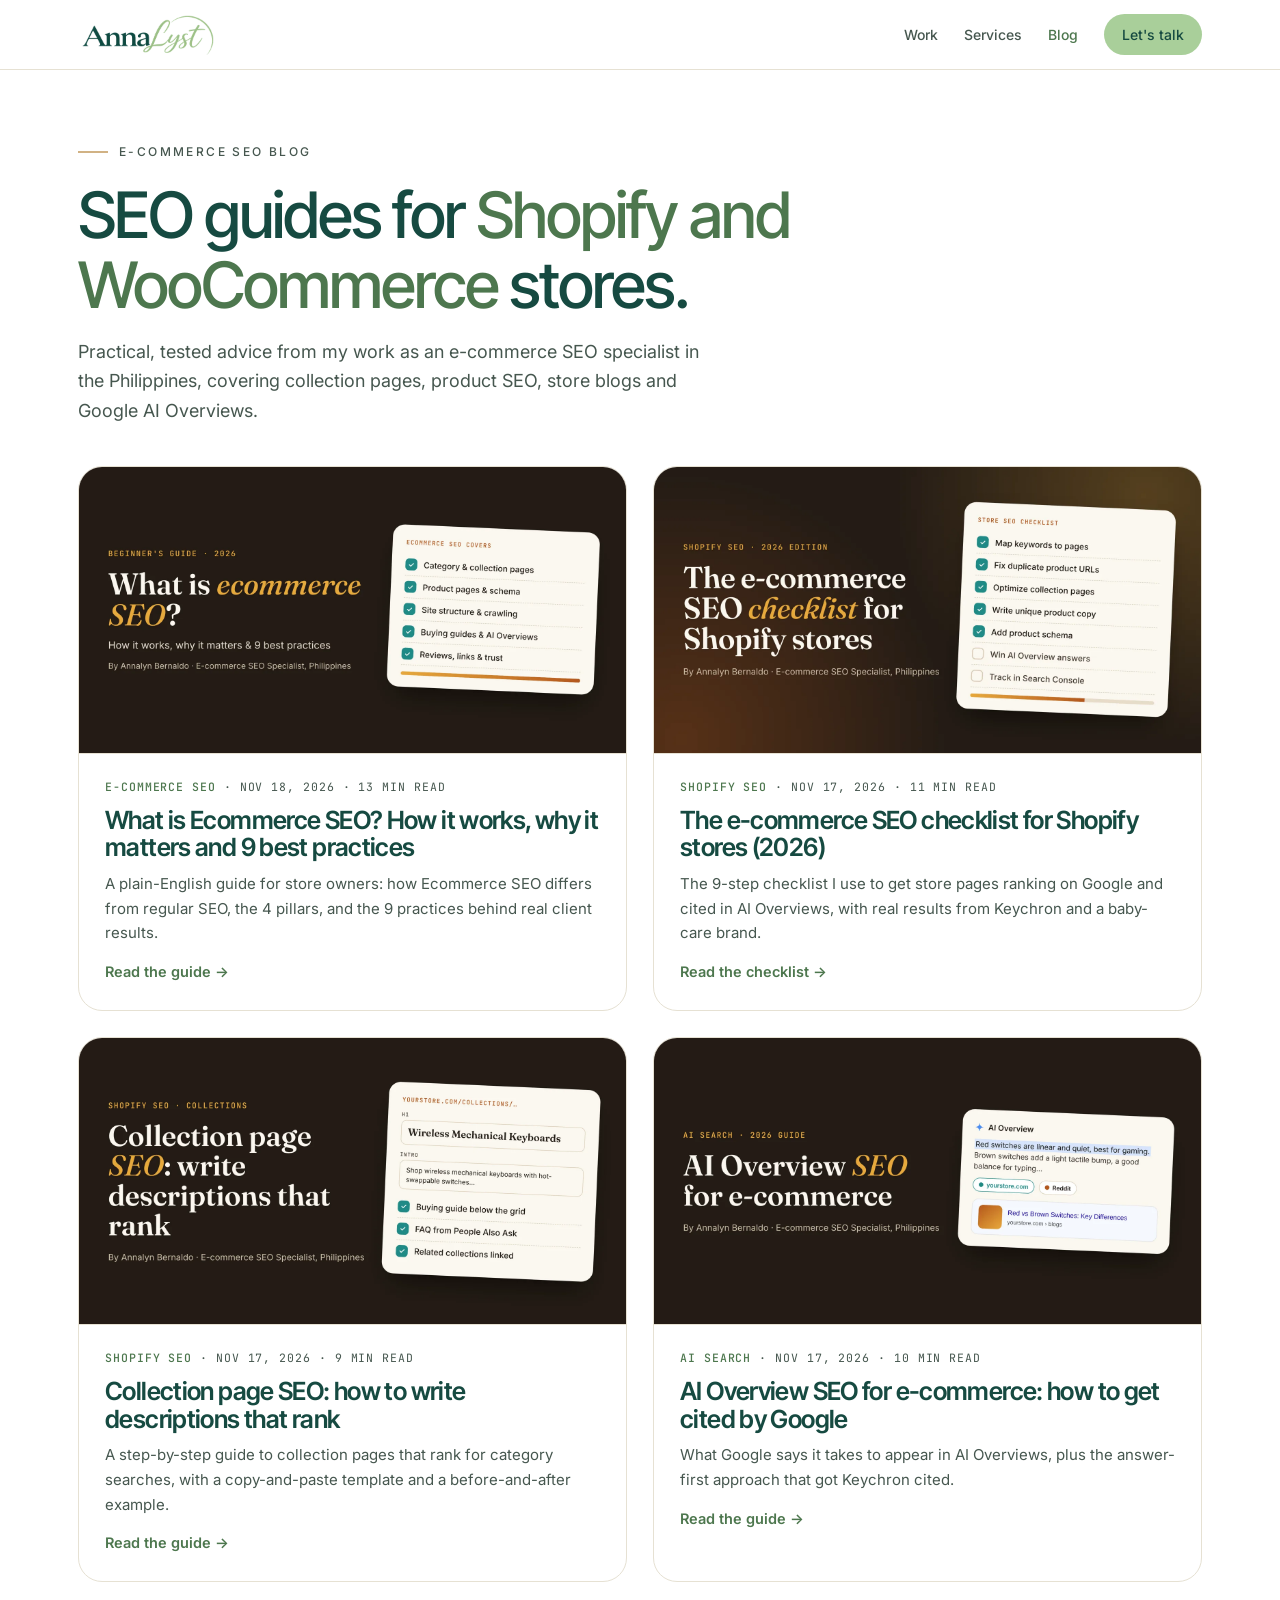
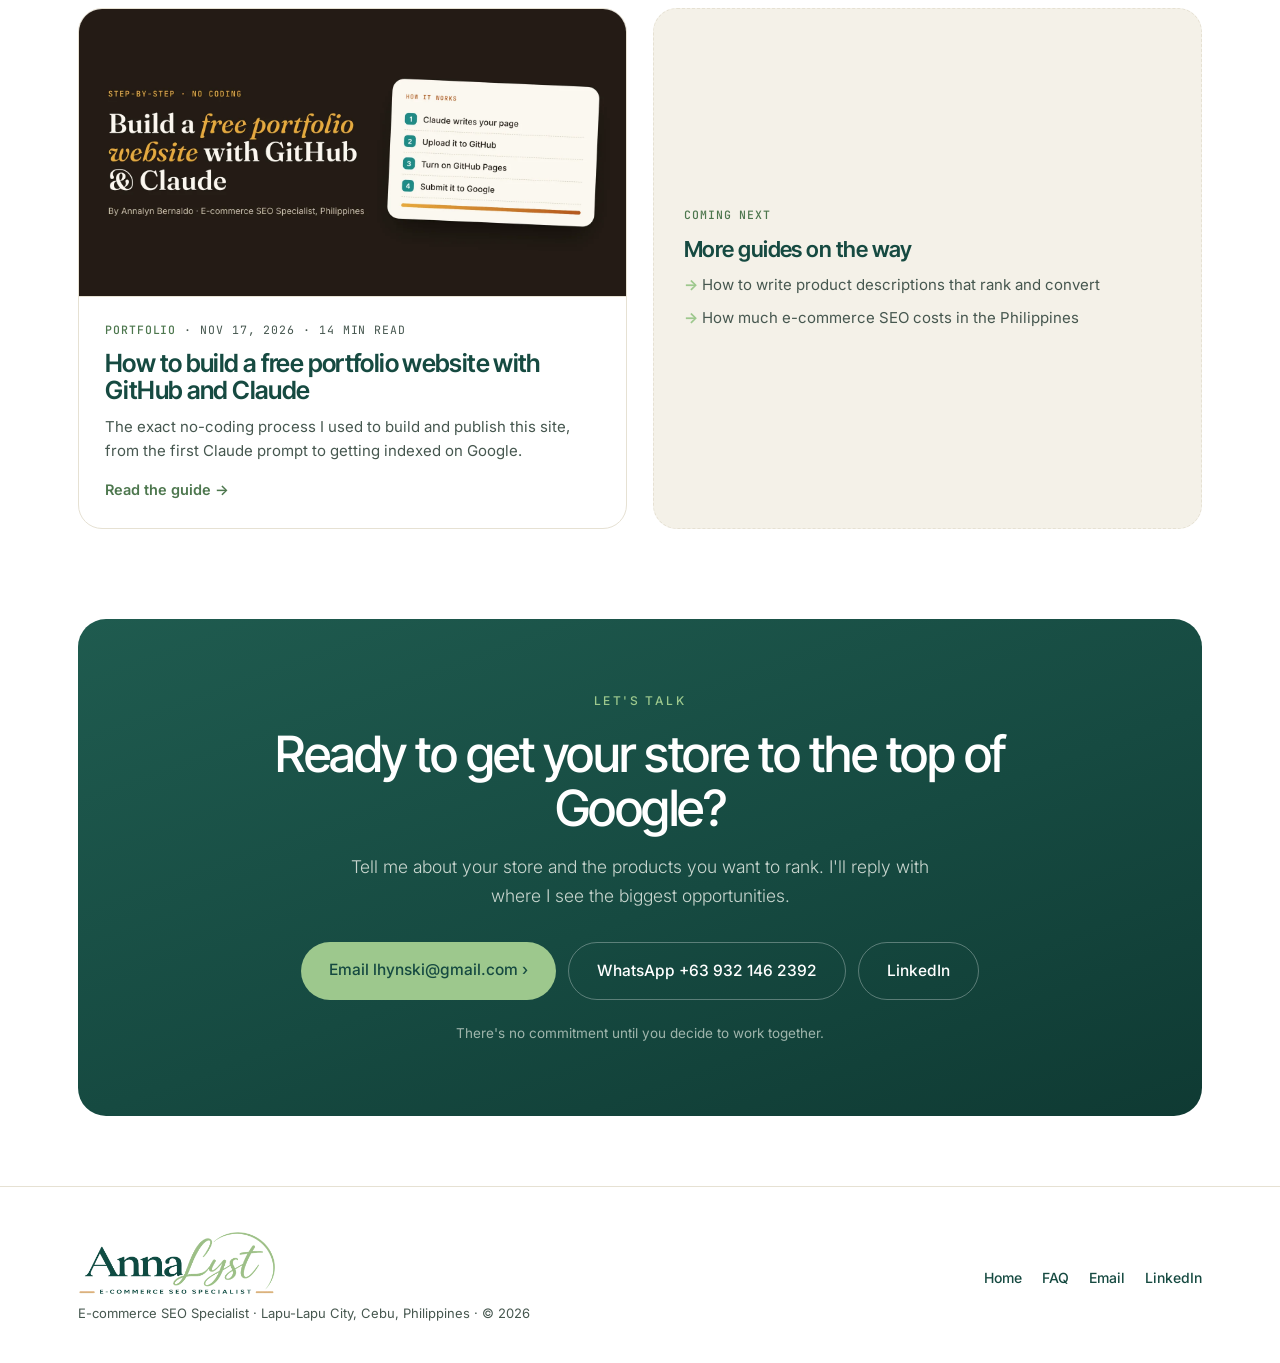
==== commit 22b69bd1: "Add files via upload" ====
--- a/blog/index.html
+++ b/blog/index.html
@@ -111,13 +111,16 @@
     </div>
   </section>
 
-  <section class="cta">
-    <h2>Need help with your <em>store's SEO?</em></h2>
-    <p>Send me your store URL and the products you want to rank, and I'll tell you where I'd start.</p>
+  <section class="cta" aria-labelledby="cta-h">
+    <span class="cta-eyebrow">Let's talk</span>
+    <h2 id="cta-h">Ready to get your store to the top of Google?</h2>
+    <p>Tell me about your store and the products you want to rank. I'll reply with where I see the biggest opportunities.</p>
     <div class="row">
-      <a class="btn btn-primary" href="mailto:lhynski@gmail.com">lhynski@gmail.com</a>
-      <a class="btn btn-ghost" href="https://wa.me/639321462392" target="_blank" rel="noopener">WhatsApp +63 932 146 2392</a>
+      <a class="btn cta-main" href="mailto:lhynski@gmail.com">Email lhynski@gmail.com <span aria-hidden="true">›</span></a>
+      <a class="btn cta-line" href="https://wa.me/639321462392" target="_blank" rel="noopener">WhatsApp +63 932 146 2392</a>
+      <a class="btn cta-line" href="https://www.linkedin.com/in/annalynbernaldo/" target="_blank" rel="noopener me">LinkedIn</a>
     </div>
+    <small>There's no commitment until you decide to work together.</small>
   </section>
 </main>
 
--- a/blog/blog.css
+++ b/blog/blog.css
@@ -210,3 +210,18 @@
 
 .kicker::before{background:#D1B284}
 .answer{border-left-color:#D1B284}
+
+/* ===== CTA (matches homepage) ===== */
+.cta{background:linear-gradient(160deg,#1F5B4F 0%,#164A41 55%,#0F3A33 100%)!important;border-radius:28px;padding:72px 40px;text-align:center;color:#fff}
+.cta::before{display:none}
+.cta .cta-eyebrow{display:block;font-size:12px;font-weight:500;letter-spacing:.2em;text-transform:uppercase;color:#9DC88D;margin-bottom:16px}
+.cta h2{color:#fff!important;font-family:'Inter Tight','Inter',sans-serif;font-weight:500;font-size:clamp(30px,4.6vw,50px);letter-spacing:-.03em;line-height:1.08;max-width:760px;margin:0 auto 18px}
+.cta p{color:#C9D6CF!important;font-size:17.5px;font-weight:300;max-width:580px;margin:0 auto 32px}
+.cta .row{display:flex;gap:12px;justify-content:center;flex-wrap:wrap}
+.cta .btn{padding:15px 28px;border-radius:100px;font-weight:500;font-size:15.5px;text-decoration:none;transition:transform .25s,background .25s,border-color .25s}
+.cta .cta-main{background:#9DC88D;color:#164A41;box-shadow:none}
+.cta .cta-main:hover{background:#B4D8A6;transform:translateY(-2px)}
+.cta .cta-line{border:1px solid rgba(255,255,255,.3);color:#fff;background:transparent}
+.cta .cta-line:hover{border-color:#fff;transform:translateY(-2px)}
+.cta small{display:block;margin-top:22px;font-size:13.5px;color:#9FB5AC}
+@media(max-width:560px){.cta{padding:52px 22px}.cta .btn{width:100%;justify-content:center}}
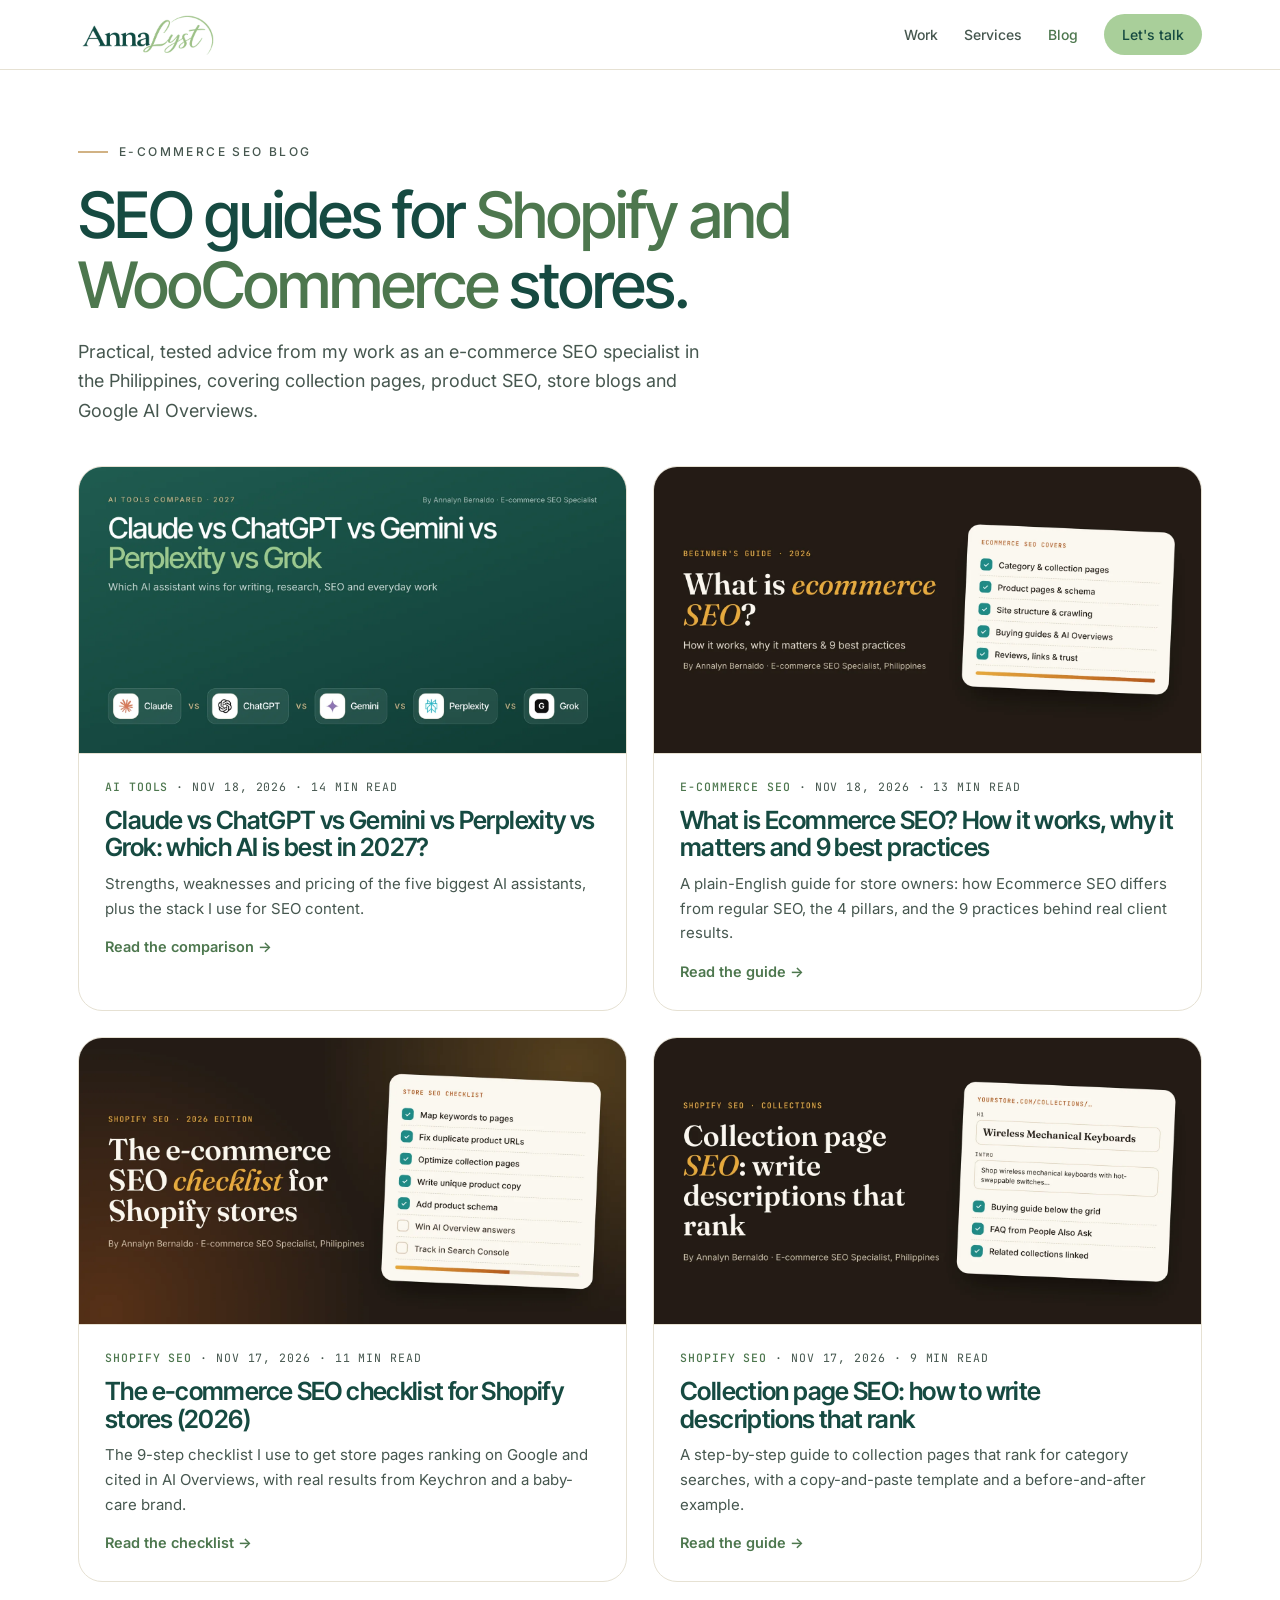
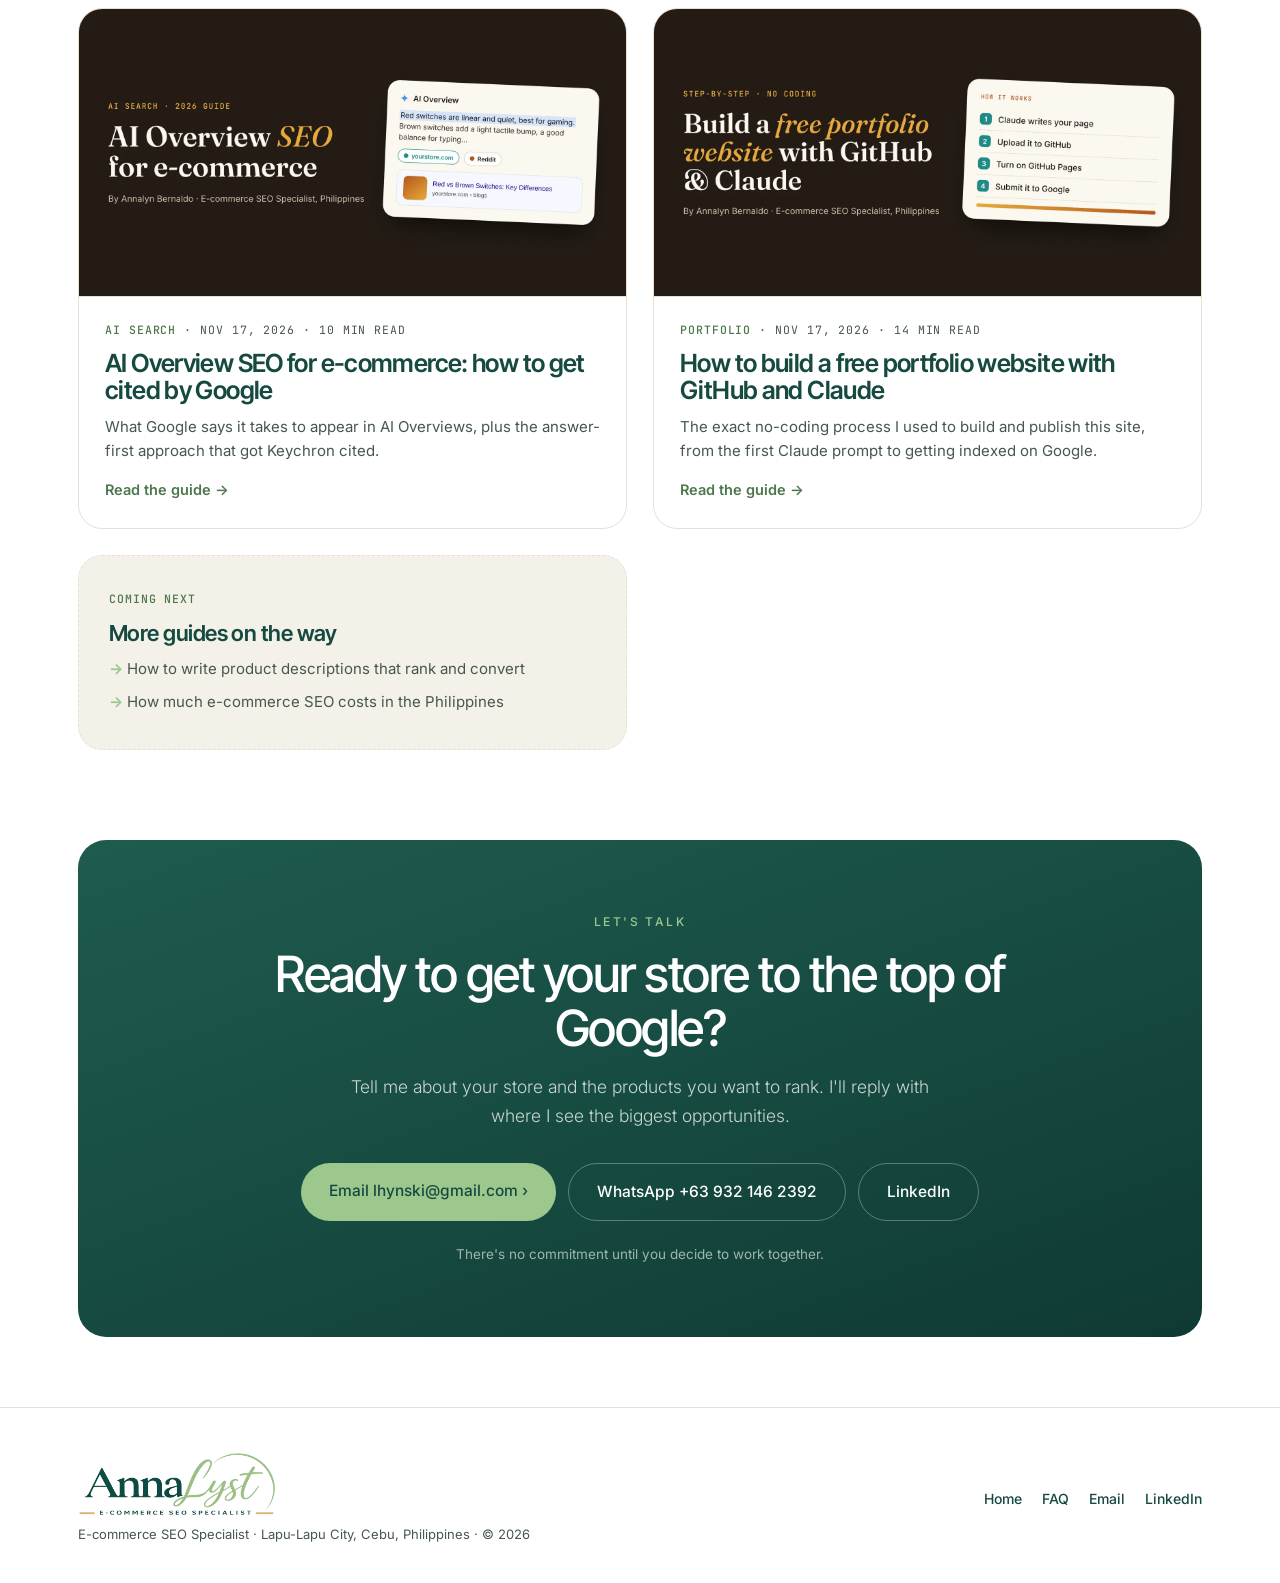
==== commit 35a45419: "Add files via upload" ====
--- a/blog/index.html
+++ b/blog/index.html
@@ -13,7 +13,7 @@
 <meta property="og:url" content="https://annalynne90.github.io/bernaldo.github.io/blog/">
 <meta property="og:title" content="E-commerce SEO Blog | Annalyn Bernaldo">
 <meta property="og:description" content="Practical SEO guides for Shopify and WooCommerce stores.">
-<meta property="og:image" content="https://annalynne90.github.io/bernaldo.github.io/images/og-ecommerce-seo-specialist-philippines.jpg">
+<meta property="og:image" content="https://annalynne90.github.io/bernaldo.github.io/images/og-annalyst-ecommerce-seo-specialist.jpg">
 <meta name="twitter:card" content="summary_large_image">
 <meta name="theme-color" content="#FFFFFF">
 <link rel="icon" href="data:image/svg+xml,%3Csvg xmlns='http://www.w3.org/2000/svg' viewBox='0 0 32 32'%3E%3Crect width='32' height='32' rx='8' fill='%23164A41'/%3E%3Ctext x='16' y='21.5' font-family='Arial,sans-serif' font-size='14' font-weight='700' fill='%239DC88D' text-anchor='middle'%3EAL%3C/text%3E%3C/svg%3E">
@@ -25,7 +25,7 @@
 {"@context":"https://schema.org","@graph":[
 {"@type":"Blog","@id":"https://annalynne90.github.io/bernaldo.github.io/blog/#blog","name":"E-commerce SEO Blog by Annalyn Bernaldo","url":"https://annalynne90.github.io/bernaldo.github.io/blog/","inLanguage":"en",
  "author":{"@type":"Person","@id":"https://annalynne90.github.io/bernaldo.github.io/#annalyn","name":"Annalyn Bernaldo"},
- "blogPost":[{"@type":"BlogPosting","headline":"What Is Ecommerce SEO? Guide, Strategy & Best Practices","url":"https://annalynne90.github.io/bernaldo.github.io/blog/what-is-ecommerce-seo/","datePublished":"2026-11-18"},{"@type":"BlogPosting","headline":"The E-commerce SEO Checklist for Shopify Stores (2026)","url":"https://annalynne90.github.io/bernaldo.github.io/blog/ecommerce-seo-checklist-shopify/","datePublished":"2026-11-17"},{"@type":"BlogPosting","headline":"Collection Page SEO: How to Write Descriptions That Rank","url":"https://annalynne90.github.io/bernaldo.github.io/blog/collection-page-seo/","datePublished":"2026-11-17"},{"@type":"BlogPosting","headline":"AI Overview SEO for E-commerce: How to Get Cited by Google","url":"https://annalynne90.github.io/bernaldo.github.io/blog/ai-overview-seo-ecommerce/","datePublished":"2026-11-17"},{"@type":"BlogPosting","headline":"How to Build a Free Portfolio Website with GitHub and Claude","url":"https://annalynne90.github.io/bernaldo.github.io/blog/free-portfolio-website-github-claude/","datePublished":"2026-11-17"}]},
+ "blogPost":[{"@type":"BlogPosting","headline":"Claude vs ChatGPT vs Gemini vs Perplexity vs Grok (2027)","url":"https://annalynne90.github.io/bernaldo.github.io/blog/claude-vs-chatgpt-vs-gemini-vs-perplexity-vs-grok/","datePublished":"2026-11-18"},{"@type":"BlogPosting","headline":"What Is Ecommerce SEO? Guide, Strategy & Best Practices","url":"https://annalynne90.github.io/bernaldo.github.io/blog/what-is-ecommerce-seo/","datePublished":"2026-11-18"},{"@type":"BlogPosting","headline":"The E-commerce SEO Checklist for Shopify Stores (2026)","url":"https://annalynne90.github.io/bernaldo.github.io/blog/ecommerce-seo-checklist-shopify/","datePublished":"2026-11-17"},{"@type":"BlogPosting","headline":"Collection Page SEO: How to Write Descriptions That Rank","url":"https://annalynne90.github.io/bernaldo.github.io/blog/collection-page-seo/","datePublished":"2026-11-17"},{"@type":"BlogPosting","headline":"AI Overview SEO for E-commerce: How to Get Cited by Google","url":"https://annalynne90.github.io/bernaldo.github.io/blog/ai-overview-seo-ecommerce/","datePublished":"2026-11-17"},{"@type":"BlogPosting","headline":"How to Build a Free Portfolio Website with GitHub and Claude","url":"https://annalynne90.github.io/bernaldo.github.io/blog/free-portfolio-website-github-claude/","datePublished":"2026-11-17"}]},
 {"@type":"BreadcrumbList","itemListElement":[
  {"@type":"ListItem","position":1,"name":"Home","item":"https://annalynne90.github.io/bernaldo.github.io/"},
  {"@type":"ListItem","position":2,"name":"Blog"}]}
@@ -55,6 +55,15 @@
 
   <section class="posts" aria-label="Articles">
     <!-- NEW ARTICLE CARD: copy this <a class="post"> block for each new article -->
+    <a class="post" href="claude-vs-chatgpt-vs-gemini-vs-perplexity-vs-grok/">
+      <img src="../images/blog/claude-vs-chatgpt-vs-gemini-vs-perplexity-vs-grok-featured.webp" width="1600" height="840" alt="Claude vs ChatGPT vs Gemini vs Perplexity vs Grok compared">
+      <div class="post-body">
+        <div class="post-meta"><b>AI tools</b> · <time datetime="2026-11-18">Nov 18, 2026</time> · 14 min read</div>
+        <h2>Claude vs ChatGPT vs Gemini vs Perplexity vs Grok: which AI is best in 2027?</h2>
+        <p>Strengths, weaknesses and pricing of the five biggest AI assistants, plus the stack I use for SEO content.</p>
+        <span class="more">Read the comparison →</span>
+      </div>
+    </a>
     <a class="post" href="what-is-ecommerce-seo/">
       <img src="../images/blog/what-is-ecommerce-seo-featured.webp" width="1600" height="840" alt="What is Ecommerce SEO? How it works, why it matters and 9 best practices">
       <div class="post-body">
--- a/blog/blog.css
+++ b/blog/blog.css
@@ -225,3 +225,9 @@
 .cta .cta-line:hover{border-color:#fff;transform:translateY(-2px)}
 .cta small{display:block;margin-top:22px;font-size:13.5px;color:#9FB5AC}
 @media(max-width:560px){.cta{padding:52px 22px}.cta .btn{width:100%;justify-content:center}}
+
+/* TL;DR readability */
+.tldr ul{display:flex;flex-direction:column;gap:6px}
+.tldr li{color:#E9F0EC!important;font-size:16.5px;line-height:1.5}
+.tldr strong,.tldr b{color:#9DC88D!important;font-weight:600}
+.tldr a{color:#fff}
